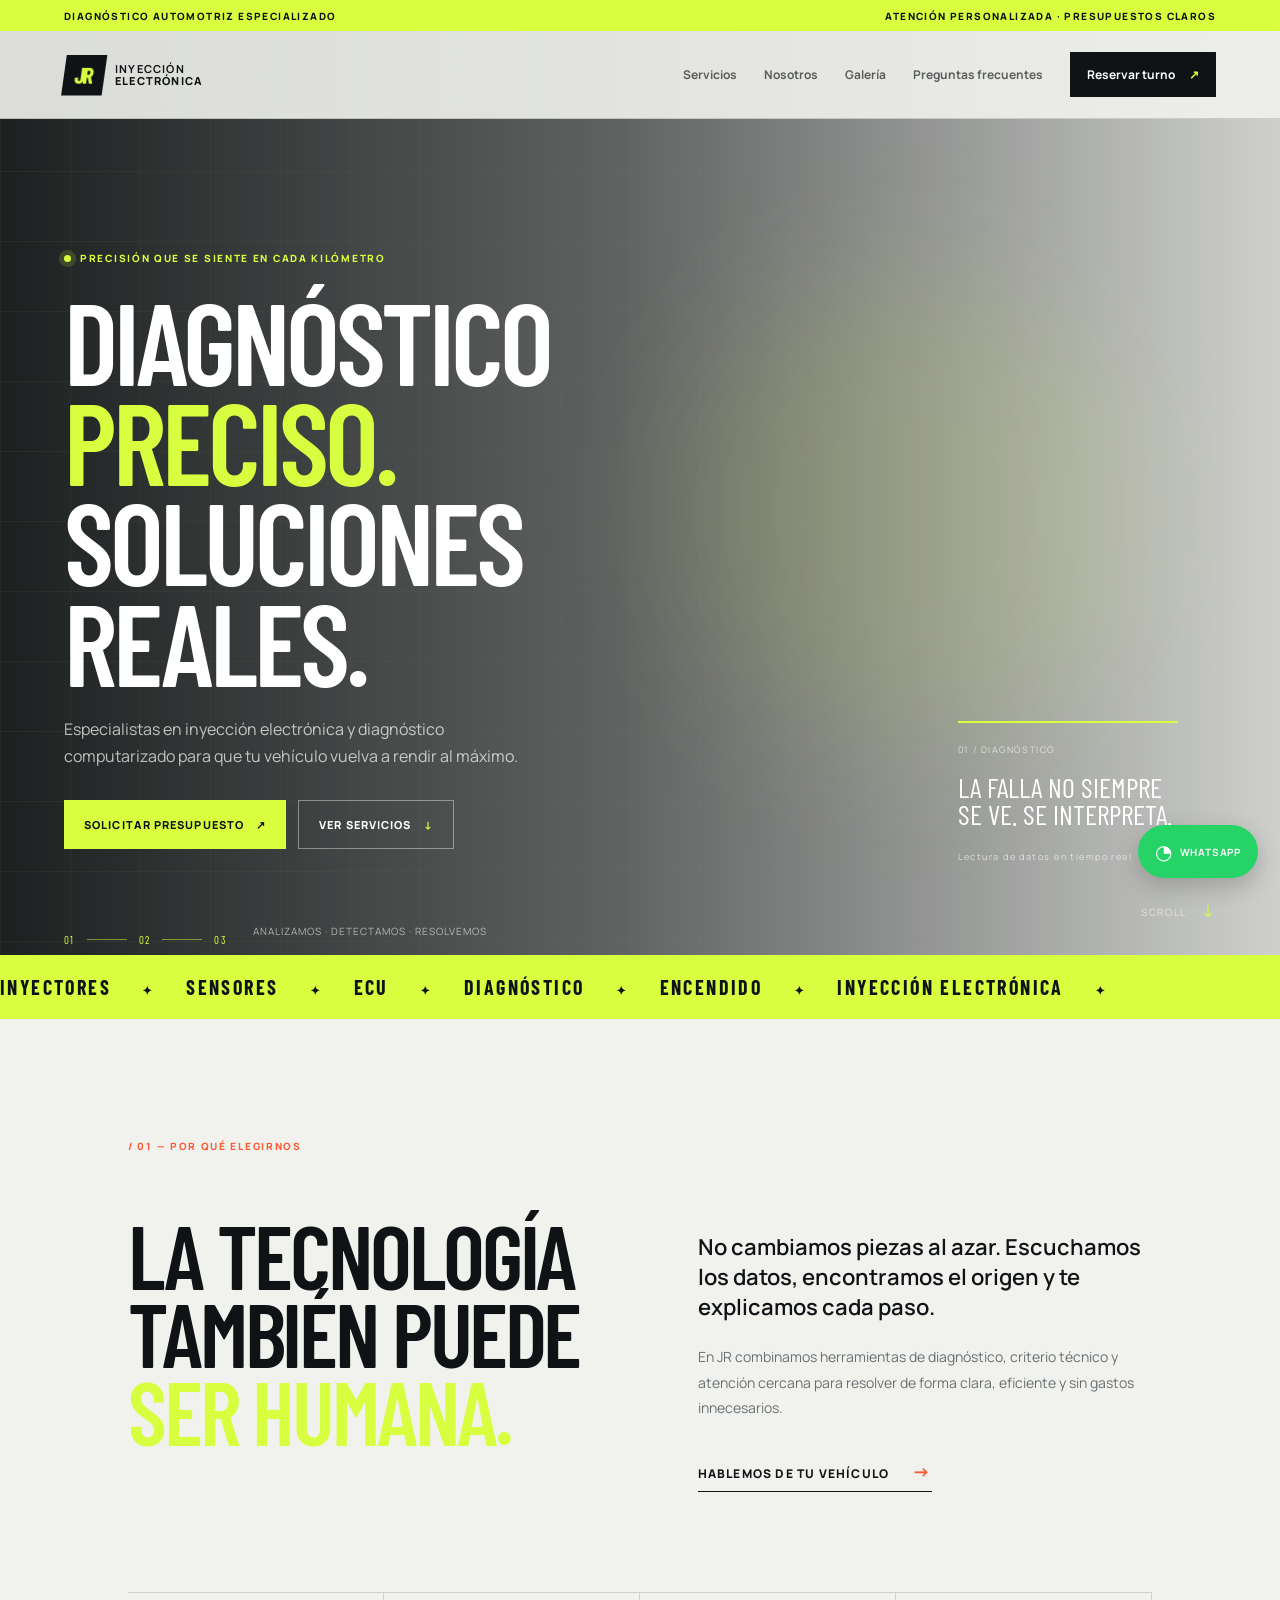
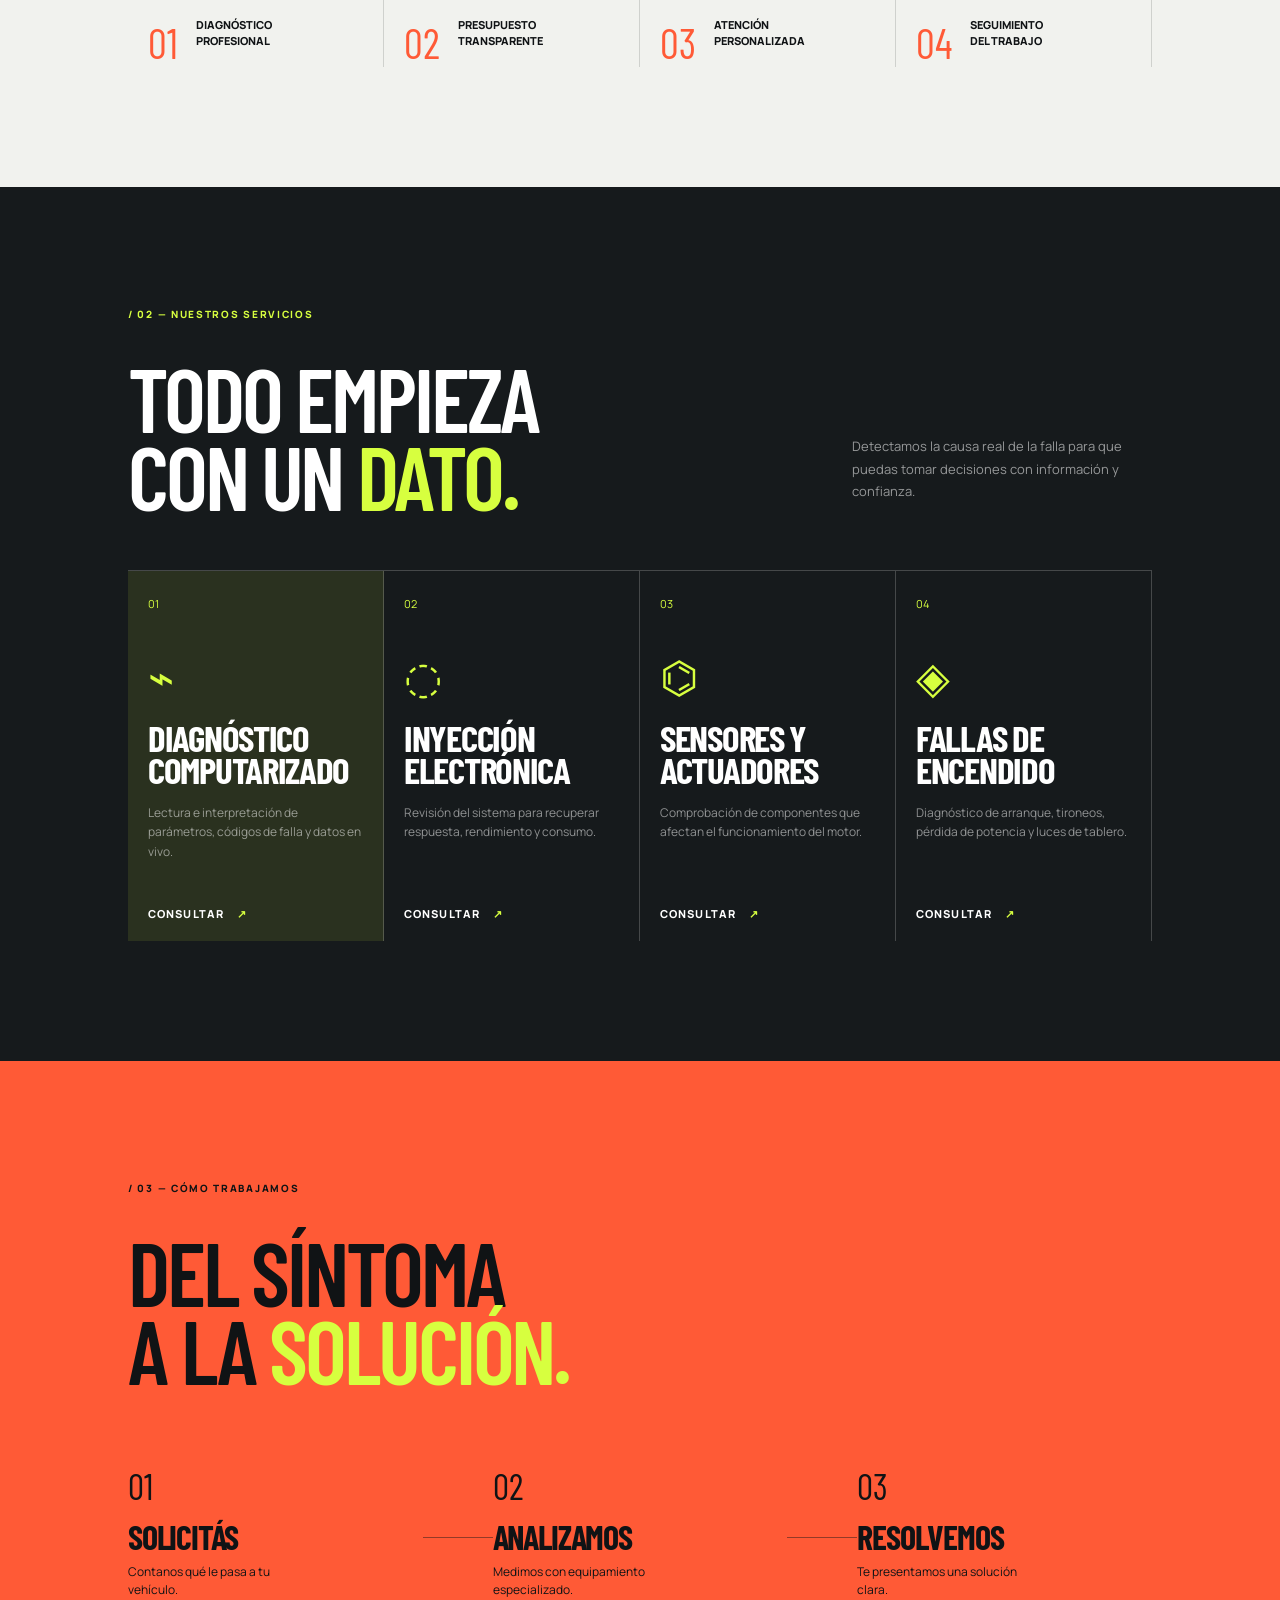
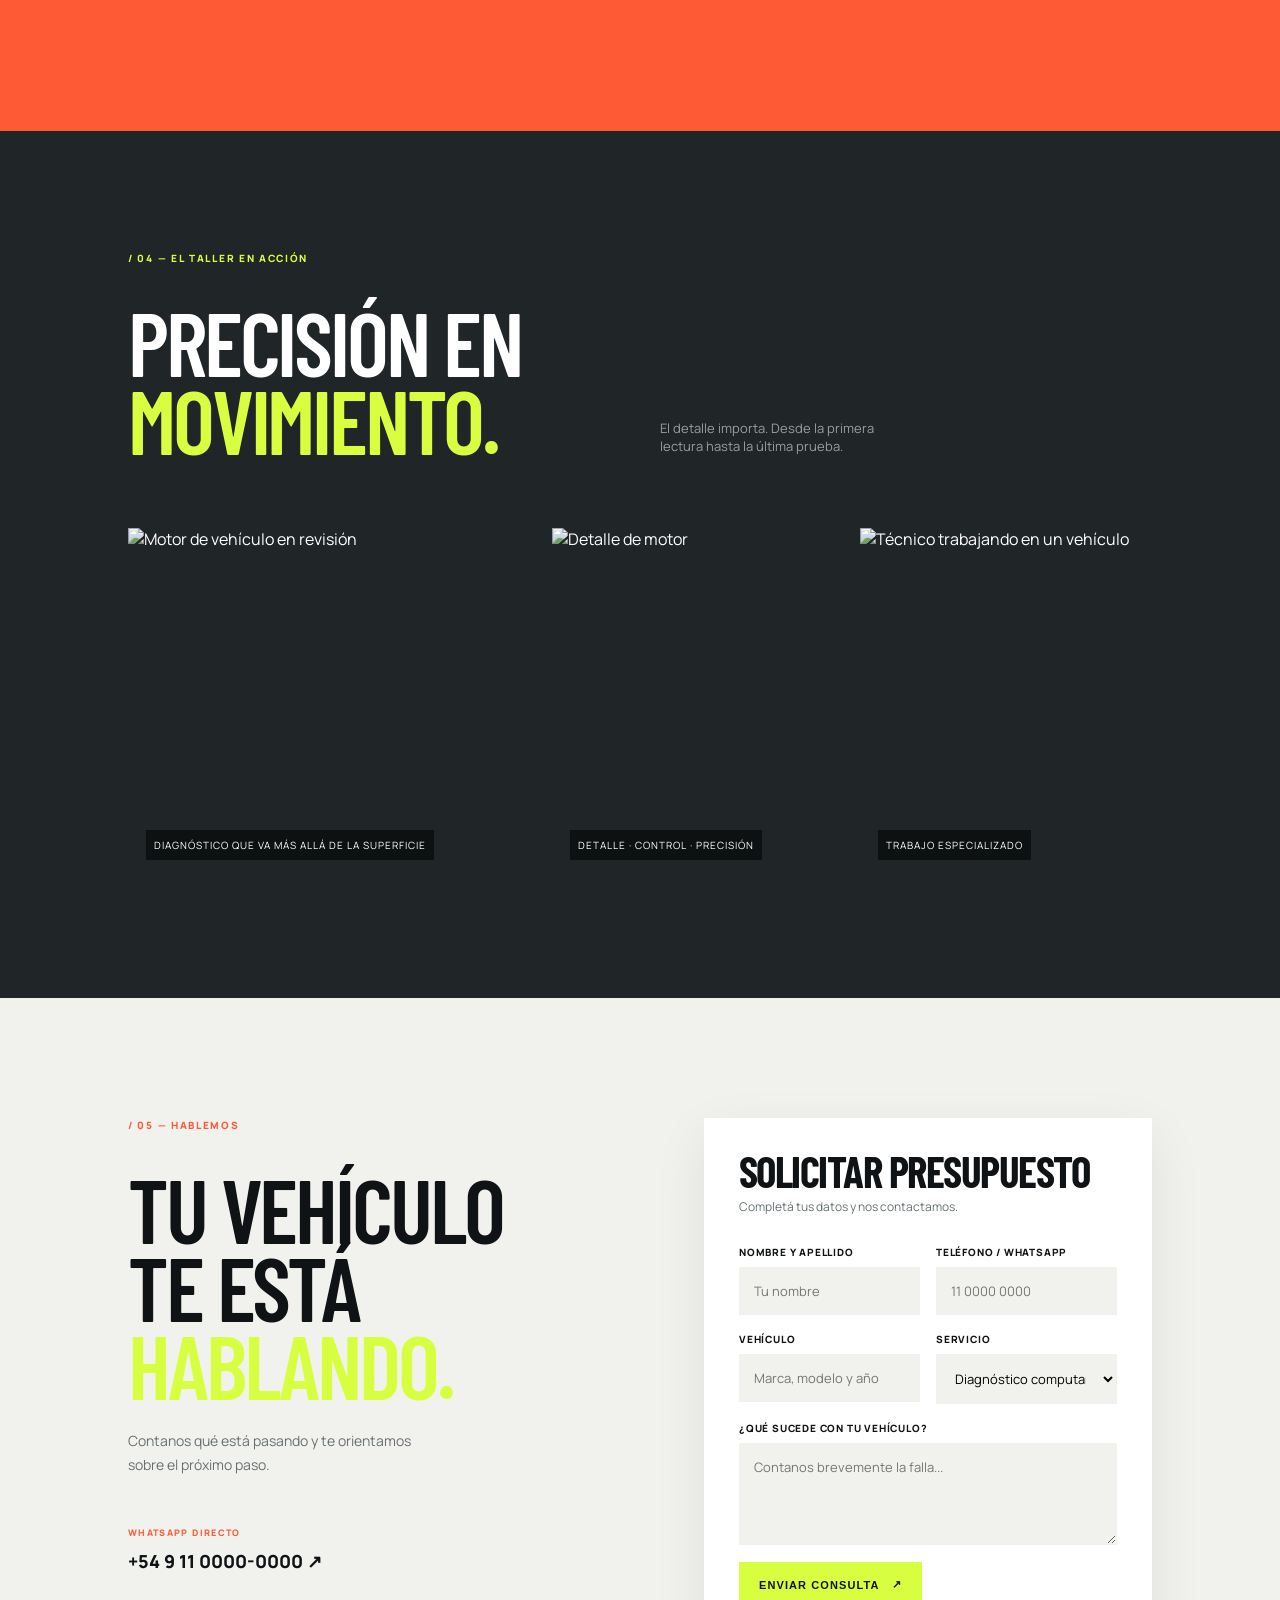
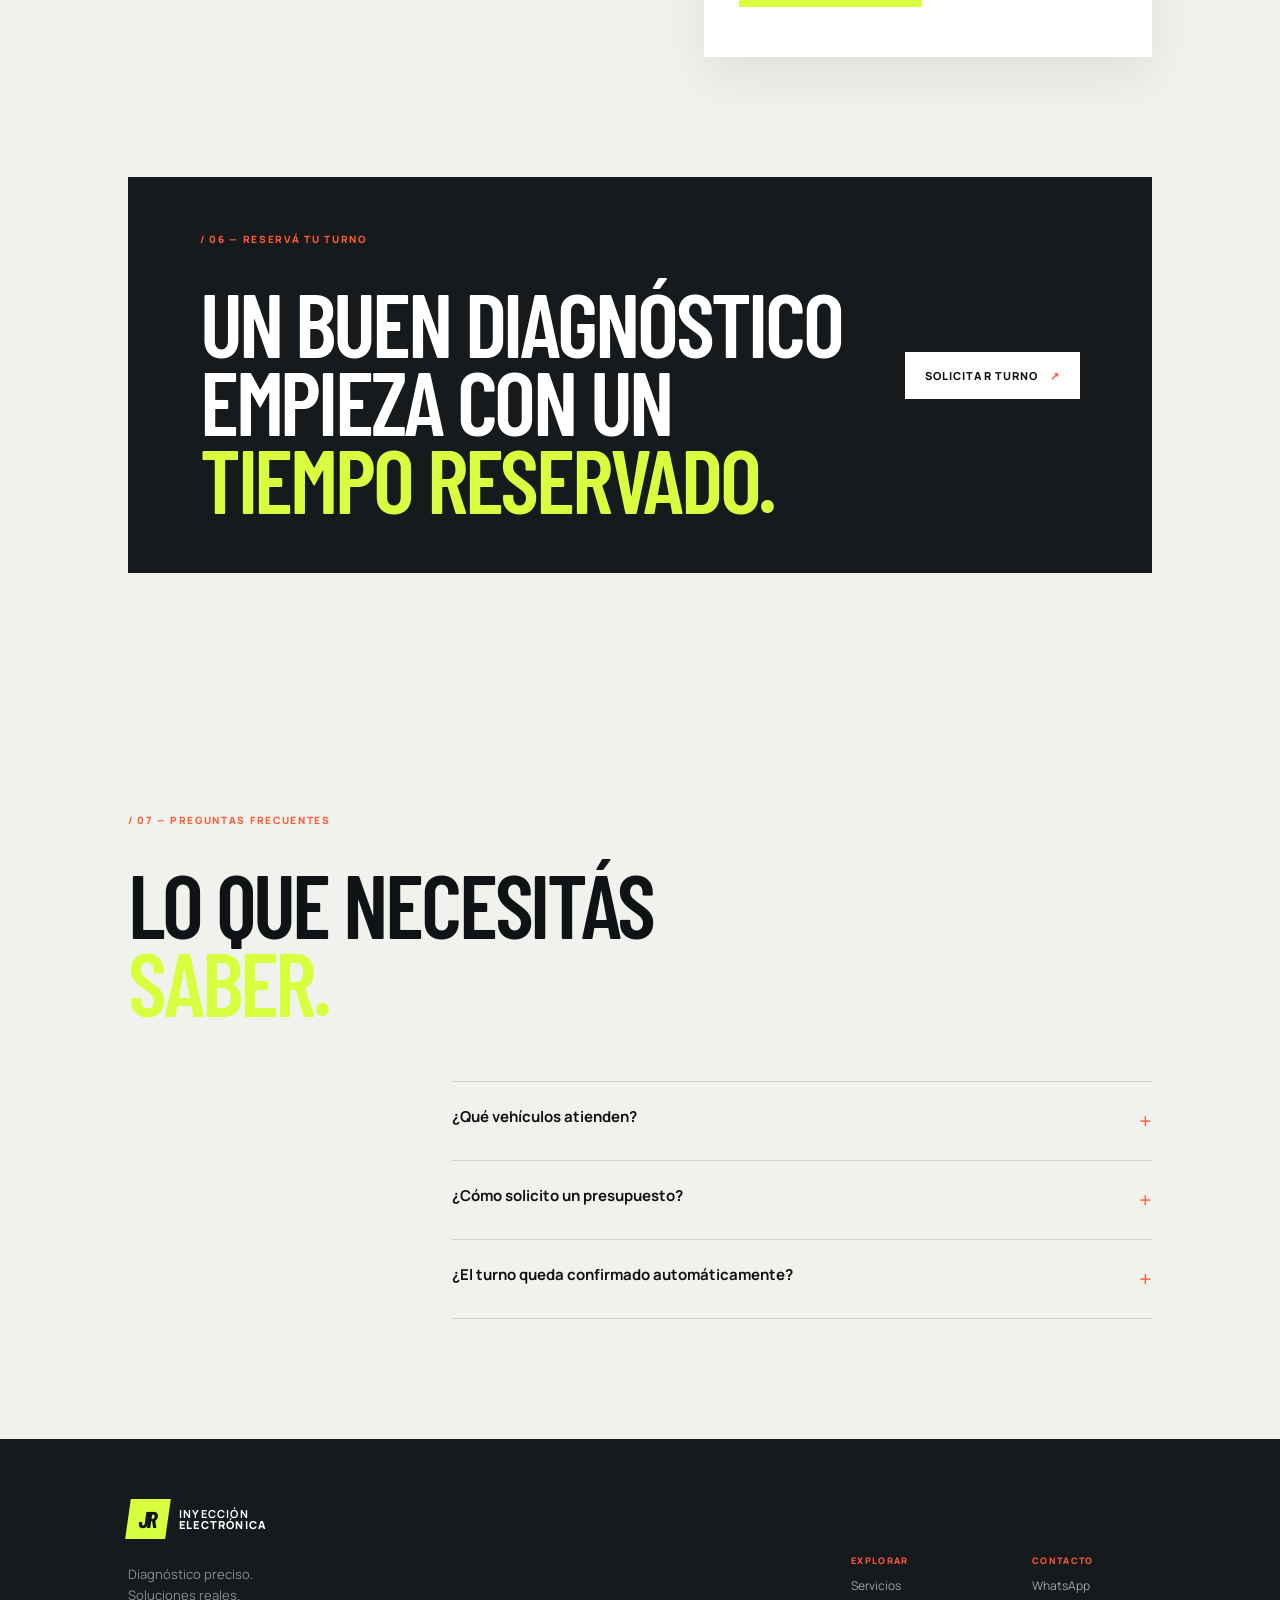
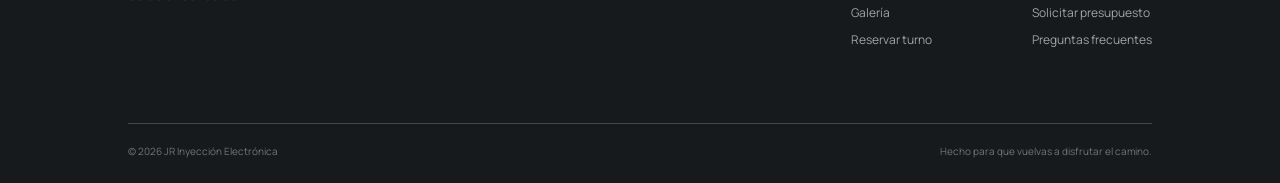
==== index.html @ 3b968413 "JR 1" ====
<!doctype html>
<html lang="es">
<head>
  <meta charset="utf-8">
  <meta name="viewport" content="width=device-width, initial-scale=1">
  <meta name="description" content="JR Inyección Electrónica: diagnóstico computarizado, inyección electrónica y soluciones precisas para tu vehículo.">
  <title>JR Inyección Electrónica | Diagnóstico preciso</title>
  <link rel="preconnect" href="https://fonts.googleapis.com">
  <link rel="preconnect" href="https://fonts.gstatic.com" crossorigin>
  <link href="https://fonts.googleapis.com/css2?family=Barlow+Condensed:wght@500;600;700&family=Manrope:wght@400;500;600;700;800&display=swap" rel="stylesheet">
  <link rel="stylesheet" href="styles.css">
</head>
<body>
  <div class="topline"><span>DIAGNÓSTICO AUTOMOTRIZ ESPECIALIZADO</span><span>ATENCIÓN PERSONALIZADA · PRESUPUESTOS CLAROS</span></div>
  <header class="site-header" id="inicio">
    <a class="brand" href="#inicio" aria-label="JR Inyección Electrónica, inicio"><span class="brand-mark">JR</span><span>INYECCIÓN<br><b>ELECTRÓNICA</b></span></a>
    <button class="menu-toggle" aria-label="Abrir menú">☰</button>
    <nav class="nav-links" aria-label="Navegación principal">
      <a href="#servicios">Servicios</a><a href="#nosotros">Nosotros</a><a href="#galeria">Galería</a><a href="#faq">Preguntas frecuentes</a>
      <a class="nav-cta" href="#turno">Reservar turno <span>↗</span></a>
    </nav>
  </header>

  <main>
    <section class="hero">
      <div class="hero-grid"></div><div class="hero-glow"></div>
      <div class="hero-content reveal">
        <div class="eyebrow"><span class="pulse-dot"></span> Precisión que se siente en cada kilómetro</div>
        <h1>Diagnóstico<br><em>preciso.</em><br>Soluciones reales.</h1>
        <p>Especialistas en inyección electrónica y diagnóstico computarizado para que tu vehículo vuelva a rendir al máximo.</p>
        <div class="hero-actions"><a class="button button-primary" href="#presupuesto">Solicitar presupuesto <span>↗</span></a><a class="button button-ghost" href="#servicios">Ver servicios <span>↓</span></a></div>
        <div class="hero-proof"><span>01</span><i></i><span>02</span><i></i><span>03</span><label>Analizamos · Detectamos · Resolvemos</label></div>
      </div>
      <div class="hero-side reveal"><div class="side-card"><span>01 / DIAGNÓSTICO</span><b>La falla no siempre<br>se ve. Se interpreta.</b><small>Lectura de datos en tiempo real</small></div></div>
      <div class="scroll-hint">SCROLL <span>↓</span></div>
    </section>

    <section class="marquee" aria-label="Especialidades"><div>INYECTORES <b>✦</b> SENSORES <b>✦</b> ECU <b>✦</b> DIAGNÓSTICO <b>✦</b> ENCENDIDO <b>✦</b> INYECCIÓN ELECTRÓNICA <b>✦</b></div></section>

    <section class="section value-section" id="nosotros">
      <div class="section-label">/ 01 — POR QUÉ ELEGIRNOS</div>
      <div class="value-layout"><div class="reveal"><h2>La tecnología<br>también puede<br><em>ser humana.</em></h2></div><div class="value-copy reveal"><p class="lead">No cambiamos piezas al azar. Escuchamos los datos, encontramos el origen y te explicamos cada paso.</p><p>En JR combinamos herramientas de diagnóstico, criterio técnico y atención cercana para resolver de forma clara, eficiente y sin gastos innecesarios.</p><a class="text-link" href="#presupuesto">Hablemos de tu vehículo <span>→</span></a></div></div>
      <div class="stats"><div><strong>01</strong><span>Diagnóstico<br>profesional</span></div><div><strong>02</strong><span>Presupuesto<br>transparente</span></div><div><strong>03</strong><span>Atención<br>personalizada</span></div><div><strong>04</strong><span>Seguimiento<br>del trabajo</span></div></div>
    </section>

    <section class="section dark-section" id="servicios"><div class="section-label">/ 02 — NUESTROS SERVICIOS</div><div class="section-heading"><h2>Todo empieza<br>con un <em>dato.</em></h2><p>Detectamos la causa real de la falla para que puedas tomar decisiones con información y confianza.</p></div><div class="services-grid"><article class="service-card featured"><span>01</span><div class="service-icon">⌁</div><h3>Diagnóstico<br>computarizado</h3><p>Lectura e interpretación de parámetros, códigos de falla y datos en vivo.</p><a href="#presupuesto">Consultar <span>↗</span></a></article><article class="service-card"><span>02</span><div class="service-icon">◌</div><h3>Inyección<br>electrónica</h3><p>Revisión del sistema para recuperar respuesta, rendimiento y consumo.</p><a href="#presupuesto">Consultar <span>↗</span></a></article><article class="service-card"><span>03</span><div class="service-icon">⌬</div><h3>Sensores y<br>actuadores</h3><p>Comprobación de componentes que afectan el funcionamiento del motor.</p><a href="#presupuesto">Consultar <span>↗</span></a></article><article class="service-card"><span>04</span><div class="service-icon">◈</div><h3>Fallas de<br>encendido</h3><p>Diagnóstico de arranque, tironeos, pérdida de potencia y luces de tablero.</p><a href="#presupuesto">Consultar <span>↗</span></a></article></div></section>

    <section class="section process-section"><div class="section-label">/ 03 — CÓMO TRABAJAMOS</div><div class="process-heading"><h2>Del síntoma<br>a la <em>solución.</em></h2></div><div class="process"><div class="process-step"><b>01</b><h3>Solicitás</h3><p>Contanos qué le pasa a tu vehículo.</p></div><div class="process-line"></div><div class="process-step"><b>02</b><h3>Analizamos</h3><p>Medimos con equipamiento especializado.</p></div><div class="process-line"></div><div class="process-step"><b>03</b><h3>Resolvemos</h3><p>Te presentamos una solución clara.</p></div></div></section>

    <section class="gallery-section" id="galeria"><div class="section gallery-intro"><div class="section-label">/ 04 — EL TALLER EN ACCIÓN</div><h2>Precisión en<br><em>movimiento.</em></h2><p>El detalle importa. Desde la primera lectura hasta la última prueba.</p></div><div class="gallery-grid"><figure class="gallery-large"><img src="https://images.unsplash.com/photo-1486006920555-c77dcf18193c?auto=format&fit=crop&w=1200&q=85" alt="Motor de vehículo en revisión"><figcaption>Diagnóstico que va más allá de la superficie</figcaption></figure><figure><img src="https://images.unsplash.com/photo-1632823469850-1f77c1f8c6a4?auto=format&fit=crop&w=800&q=85" alt="Detalle de motor"><figcaption>Detalle · Control · Precisión</figcaption></figure><figure><img src="https://images.unsplash.com/photo-1625047509248-ec889cbff17f?auto=format&fit=crop&w=800&q=85" alt="Técnico trabajando en un vehículo"><figcaption>Trabajo especializado</figcaption></figure></div></section>

    <section class="section contact-section" id="presupuesto"><div class="contact-copy"><div class="section-label">/ 05 — HABLEMOS</div><h2>Tu vehículo<br>te está<br><em>hablando.</em></h2><p>Contanos qué está pasando y te orientamos sobre el próximo paso.</p><div class="contact-detail"><span>WHATSAPP DIRECTO</span><a href="https://wa.me/5491100000000" target="_blank">+54 9 11 0000-0000 ↗</a></div></div><form class="contact-form" id="quote-form"><h3>Solicitar presupuesto</h3><p>Completá tus datos y nos contactamos.</p><div class="form-row"><label>Nombre y apellido<input required name="nombre" placeholder="Tu nombre"></label><label>Teléfono / WhatsApp<input required name="telefono" placeholder="11 0000 0000"></label></div><div class="form-row"><label>Vehículo<input name="vehiculo" placeholder="Marca, modelo y año"></label><label>Servicio<select name="servicio"><option>Diagnóstico computarizado</option><option>Inyección electrónica</option><option>Sensores y actuadores</option><option>Falla de encendido</option><option>Otro</option></select></label></div><label>¿Qué sucede con tu vehículo?<textarea name="detalle" rows="4" placeholder="Contanos brevemente la falla..."></textarea></label><button class="button button-primary" type="submit">Enviar consulta <span>↗</span></button><div class="form-message" role="status"></div></form></section>

    <section class="section appointment-section" id="turno"><div class="appointment-box"><div><div class="section-label">/ 06 — RESERVÁ TU TURNO</div><h2>Un buen diagnóstico<br>empieza con un<br><em>tiempo reservado.</em></h2></div><a class="button button-light" href="#presupuesto">Solicitar turno <span>↗</span></a></div></section>
    <section class="section faq-section" id="faq"><div class="section-label">/ 07 — PREGUNTAS FRECUENTES</div><h2>Lo que necesitás<br><em>saber.</em></h2><div class="faq-list"><details><summary>¿Qué vehículos atienden? <span>+</span></summary><p>Trabajamos con vehículos nafteros y diésel. Escribinos con la marca, modelo y año para confirmar el servicio.</p></details><details><summary>¿Cómo solicito un presupuesto? <span>+</span></summary><p>Podés completar el formulario de esta página o contactarnos directamente por WhatsApp.</p></details><details><summary>¿El turno queda confirmado automáticamente? <span>+</span></summary><p>La solicitud queda sujeta a confirmación del taller. Te contactaremos para coordinar día y horario.</p></details></div></section>
  </main>

  <footer><div class="footer-brand"><a class="brand" href="#inicio"><span class="brand-mark">JR</span><span>INYECCIÓN<br><b>ELECTRÓNICA</b></span></a><p>Diagnóstico preciso.<br>Soluciones reales.</p></div><div class="footer-links"><div><span>EXPLORAR</span><a href="#servicios">Servicios</a><a href="#galeria">Galería</a><a href="#turno">Reservar turno</a></div><div><span>CONTACTO</span><a href="https://wa.me/5491100000000">WhatsApp</a><a href="#presupuesto">Solicitar presupuesto</a><a href="#faq">Preguntas frecuentes</a></div></div><div class="footer-bottom"><span>© 2026 JR Inyección Electrónica</span><span>Hecho para que vuelvas a disfrutar el camino.</span></div></footer>
  <a class="whatsapp" href="https://wa.me/5491100000000?text=Hola%2C%20quiero%20consultar%20por%20un%20diagn%C3%B3stico%20para%20mi%20veh%C3%ADculo." target="_blank" aria-label="Contactar por WhatsApp">◔<span>WhatsApp</span></a>
  <script src="script.js"></script>
</body>
</html>
---- styles.css ----
:root{--ink:#101315;--muted:#687073;--paper:#f1f2ee;--acid:#d7ff3f;--orange:#ff5a36;--line:rgba(16,19,21,.15);--dark:#161a1c}*{box-sizing:border-box}html{scroll-behavior:smooth}body{margin:0;background:var(--paper);color:var(--ink);font-family:Manrope,Arial,sans-serif}a{color:inherit;text-decoration:none}.topline{height:31px;background:var(--acid);display:flex;align-items:center;justify-content:space-between;padding:0 5vw;font-size:10px;font-weight:800;letter-spacing:.14em}.site-header{height:88px;padding:0 5vw;display:flex;align-items:center;justify-content:space-between;background:rgba(241,242,238,.9);backdrop-filter:blur(16px);position:absolute;top:31px;left:0;right:0;z-index:5;border-bottom:1px solid var(--line)}.brand{display:flex;align-items:center;gap:11px;font-size:11px;line-height:1.05;font-weight:700;letter-spacing:.11em}.brand b{font-weight:800}.brand-mark{display:grid;place-items:center;background:var(--ink);color:var(--acid);width:40px;height:40px;font-family:'Barlow Condensed';font-size:23px;letter-spacing:-.08em;transform:skew(-8deg)}.nav-links{display:flex;align-items:center;gap:27px;font-size:12px;font-weight:700}.nav-links>a:not(.nav-cta){opacity:.65}.nav-links>a:hover{opacity:1}.nav-cta{background:var(--ink);color:white;padding:14px 17px}.nav-cta span,.button span{color:var(--acid);margin-left:12px}.menu-toggle{display:none;border:0;background:none;font-size:25px}.hero{min-height:790px;background:linear-gradient(90deg,rgba(10,14,15,.92) 0%,rgba(10,14,15,.63) 48%,rgba(10,14,15,.15) 100%),url('https://images.unsplash.com/photo-1492144534655-ae79c964c9d7?auto=format&fit=crop&w=2200&q=90') center/cover;position:relative;color:#fff;overflow:hidden}.hero-grid{position:absolute;inset:0;background-image:linear-gradient(rgba(215,255,63,.05) 1px,transparent 1px),linear-gradient(90deg,rgba(215,255,63,.05) 1px,transparent 1px);background-size:70px 70px;mask-image:linear-gradient(90deg,#000,transparent 75%)}.hero-glow{position:absolute;width:480px;height:480px;border-radius:50%;right:10%;top:26%;background:rgba(215,255,63,.1);filter:blur(70px)}.hero-content{padding:220px 5vw 0;max-width:650px;position:relative;z-index:1}.eyebrow,.section-label{font-size:10px;font-weight:800;letter-spacing:.17em;text-transform:uppercase}.eyebrow{color:var(--acid);display:flex;align-items:center;gap:9px}.pulse-dot{width:7px;height:7px;background:var(--acid);border-radius:50%;box-shadow:0 0 0 5px rgba(215,255,63,.15)}h1,h2,h3{font-family:'Barlow Condensed',sans-serif;text-transform:uppercase;line-height:.87;letter-spacing:-.035em;margin:25px 0}h1{font-size:clamp(65px,9vw,132px);font-weight:600}h1 em,h2 em{font-style:normal;color:var(--acid)}.hero-content p{font-size:16px;line-height:1.7;max-width:480px;color:rgba(255,255,255,.7)}.hero-actions{display:flex;gap:12px;margin-top:30px}.button{display:inline-flex;align-items:center;border:0;padding:16px 20px;font-size:11px;font-weight:800;letter-spacing:.1em;text-transform:uppercase;cursor:pointer;transition:transform .25s,background .25s}.button:hover{transform:translateY(-3px)}.button-primary{background:var(--acid);color:var(--ink)}.button-primary span{color:var(--ink)}.button-ghost{border:1px solid rgba(255,255,255,.4);color:#fff}.hero-proof{display:flex;align-items:center;gap:12px;margin-top:75px;font:11px 'Barlow Condensed';letter-spacing:.12em;color:var(--acid)}.hero-proof i{display:block;width:40px;height:1px;background:rgba(215,255,63,.5)}.hero-proof label{color:#fff;margin-left:15px;font:10px Manrope;letter-spacing:.1em;text-transform:uppercase;opacity:.6}.hero-side{position:absolute;right:8vw;bottom:90px;width:220px}.side-card{border-top:2px solid var(--acid);padding-top:13px}.side-card span,.side-card small{font-size:9px;letter-spacing:.16em;opacity:.65}.side-card b{font:28px 'Barlow Condensed';display:block;text-transform:uppercase;line-height:.95;margin:16px 0}.scroll-hint{position:absolute;bottom:34px;right:5vw;font-size:10px;letter-spacing:.16em;color:rgba(255,255,255,.6)}.scroll-hint span{color:var(--acid);font-size:17px;margin-left:12px}.marquee{height:64px;background:var(--acid);overflow:hidden;display:flex;align-items:center;white-space:nowrap;font:700 20px 'Barlow Condensed';letter-spacing:.12em}.marquee div{animation:marquee 24s linear infinite}.marquee b{margin:0 25px;font-family:Manrope;font-size:12px}@keyframes marquee{to{transform:translateX(-30%)}}.section{padding:120px 10vw}.section-label{color:var(--orange);margin-bottom:38px}.value-layout{display:grid;grid-template-columns:1fr 1fr;gap:9vw}.value-layout h2,.section-heading h2,.process-heading h2,.gallery-intro h2,.contact-copy h2,.appointment-box h2,.faq-section h2{font-size:clamp(58px,7vw,100px);font-weight:600}.value-copy{padding-top:20px;max-width:460px}.lead{font-size:22px;line-height:1.35;font-weight:600}.value-copy p:not(.lead){color:var(--muted);font-size:14px;line-height:1.8}.text-link{display:inline-block;border-bottom:1px solid var(--ink);padding-bottom:8px;font-size:12px;font-weight:800;text-transform:uppercase;letter-spacing:.1em;margin-top:25px}.text-link span{margin-left:20px;color:var(--orange);font-size:18px}.stats{display:grid;grid-template-columns:repeat(4,1fr);border-top:1px solid var(--line);margin-top:100px}.stats div{padding:24px 20px 0;border-right:1px solid var(--line);display:flex;gap:18px}.stats strong{font:42px 'Barlow Condensed';color:var(--orange)}.stats span{font-size:11px;line-height:1.5;font-weight:800;text-transform:uppercase}.dark-section{background:var(--dark);color:#fff}.dark-section .section-label{color:var(--acid)}.section-heading{display:flex;justify-content:space-between;align-items:end;margin-bottom:55px}.section-heading h2{margin:0}.section-heading p{max-width:300px;color:rgba(255,255,255,.55);font-size:13px;line-height:1.7}.services-grid{display:grid;grid-template-columns:repeat(4,1fr);border-top:1px solid rgba(255,255,255,.2)}.service-card{padding:25px 20px 20px;border-right:1px solid rgba(255,255,255,.2);min-height:370px;display:flex;flex-direction:column;transition:background .3s}.service-card:hover,.service-card.featured{background:rgba(215,255,63,.1)}.service-card>span{font-size:11px;color:var(--acid)}.service-icon{font-size:44px;color:var(--acid);margin:35px 0 15px}.service-card h3{font-size:37px;margin:0}.service-card p{font-size:12px;color:rgba(255,255,255,.52);line-height:1.6;margin-top:18px}.service-card a{font-size:11px;text-transform:uppercase;letter-spacing:.1em;font-weight:800;margin-top:auto}.service-card a span{color:var(--acid);margin-left:10px}.process-section{background:var(--orange);color:var(--ink)}.process-section .section-label{color:var(--ink)}.process-heading h2{margin:0 0 75px}.process{display:flex;align-items:center}.process-step{flex:1}.process-step b{font:36px 'Barlow Condensed'}.process-step h3{font-size:34px;margin:15px 0 8px}.process-step p{font-size:12px;max-width:160px;line-height:1.5}.process-line{width:70px;height:1px;background:var(--ink);opacity:.45}.gallery-section{background:#202527;color:#fff}.gallery-intro{padding-bottom:60px}.gallery-intro h2{margin:0}.gallery-intro p{color:rgba(255,255,255,.55);font-size:13px;max-width:250px;margin-left:52%;margin-top:-40px}.gallery-section .section-label{color:var(--acid)}.gallery-grid{display:grid;grid-template-columns:1.4fr 1fr 1fr;gap:15px;padding:0 10vw 120px}.gallery-grid figure{margin:0;position:relative;overflow:hidden;min-height:350px}.gallery-grid img{width:100%;height:100%;object-fit:cover;display:block;filter:grayscale(35%);transition:transform .8s,filter .8s}.gallery-grid figure:hover img{transform:scale(1.06);filter:grayscale(0)}.gallery-grid figcaption{position:absolute;bottom:18px;left:18px;font-size:10px;letter-spacing:.1em;text-transform:uppercase;background:rgba(0,0,0,.55);padding:8px}.gallery-large{grid-row:span 1}.contact-section{display:grid;grid-template-columns:1fr 1fr;gap:10vw}.contact-copy h2{margin-top:0}.contact-copy p{color:var(--muted);max-width:300px;line-height:1.7;font-size:14px}.contact-detail{margin-top:50px}.contact-detail span,.footer-links span{font-size:9px;font-weight:800;letter-spacing:.15em;display:block;color:var(--orange);margin-bottom:10px}.contact-detail a{font-size:18px;font-weight:800}.contact-form{background:#fff;padding:35px;box-shadow:0 18px 50px rgba(0,0,0,.08)}.contact-form h3{font-size:43px;margin:0}.contact-form>p{font-size:12px;color:var(--muted);margin:8px 0 30px}.form-row{display:grid;grid-template-columns:1fr 1fr;gap:16px}label{font-size:10px;text-transform:uppercase;font-weight:800;letter-spacing:.08em;display:block;margin-bottom:17px}input,select,textarea{display:block;width:100%;background:var(--paper);border:1px solid transparent;padding:14px;margin-top:8px;font:13px Manrope;outline:none;resize:vertical}input:focus,select:focus,textarea:focus{border-color:var(--orange)}.form-message{font-size:12px;color:#34864b;margin-top:15px}.appointment-section{padding-top:0}.appointment-box{background:var(--dark);color:#fff;padding:55px 7%;display:flex;justify-content:space-between;align-items:center}.appointment-box h2{margin:0}.button-light{background:#fff;color:var(--ink)}.button-light span{color:var(--orange)}.faq-section h2{margin:0 0 60px}.faq-list{max-width:700px;margin-left:auto}.faq-list details{border-top:1px solid var(--line);padding:24px 0}.faq-list details:last-child{border-bottom:1px solid var(--line)}summary{list-style:none;font-size:15px;font-weight:700;cursor:pointer;display:flex;justify-content:space-between}summary::-webkit-details-marker{display:none}summary span{font-size:22px;color:var(--orange);font-weight:400}.faq-list p{color:var(--muted);font-size:13px;line-height:1.7;max-width:570px}footer{background:var(--dark);color:#fff;padding:60px 10vw 25px}.footer-brand .brand-mark{background:var(--acid);color:var(--ink)}.footer-brand p{color:rgba(255,255,255,.5);font-size:13px;line-height:1.6;margin-top:25px}.footer-links{display:flex;gap:100px;justify-content:flex-end;margin-top:-65px}.footer-links a{display:block;color:rgba(255,255,255,.6);font-size:12px;margin:10px 0}.footer-links a:hover{color:var(--acid)}.footer-bottom{border-top:1px solid rgba(255,255,255,.2);margin-top:65px;padding-top:20px;display:flex;justify-content:space-between;color:rgba(255,255,255,.4);font-size:10px}.whatsapp{position:fixed;right:22px;bottom:22px;background:#25d366;color:#fff;z-index:10;border-radius:30px;padding:13px 17px;font-size:20px;box-shadow:0 8px 25px rgba(0,0,0,.2);display:flex;align-items:center;gap:8px}.whatsapp span{font:700 10px Manrope;letter-spacing:.08em;text-transform:uppercase}.reveal{opacity:0;transform:translateY(18px);transition:opacity .8s,transform .8s}.reveal.visible{opacity:1;transform:none}@media(max-width:800px){.topline{font-size:8px;padding:0 20px}.topline span:last-child{display:none}.site-header{top:31px;height:75px;padding:0 20px}.menu-toggle{display:block}.nav-links{display:none;position:absolute;top:75px;left:0;right:0;background:var(--paper);padding:25px 20px;flex-direction:column;align-items:flex-start}.nav-links.open{display:flex}.hero{min-height:720px}.hero-content{padding:180px 20px 0}.hero-side{display:none}.hero-proof{margin-top:50px;flex-wrap:wrap}.hero-proof label{width:100%;margin-left:0}.section{padding:80px 20px}.value-layout,.contact-section{grid-template-columns:1fr;gap:30px}.stats{grid-template-columns:1fr 1fr;margin-top:60px}.stats div{padding:18px 10px 0}.stats strong{font-size:30px}.stats span{font-size:9px}.section-heading{display:block}.section-heading p{margin-top:30px}.services-grid{grid-template-columns:1fr 1fr}.service-card{min-height:320px}.service-card h3{font-size:29px}.process{display:grid;grid-template-columns:1fr;gap:20px}.process-line{width:1px;height:30px;margin-left:17px}.gallery-intro p{margin:25px 0 0}.gallery-grid{grid-template-columns:1fr 1fr;padding:0 20px 80px}.gallery-grid figure{min-height:220px}.gallery-large{grid-column:span 2}.contact-form{padding:24px}.form-row{grid-template-columns:1fr}.appointment-box{display:block;padding:40px 25px}.appointment-box .button{margin-top:30px}.faq-list{margin-left:0}.footer-links{justify-content:flex-start;margin-top:50px;gap:45px}.footer-bottom{display:block;line-height:2}.footer-bottom span{display:block}.whatsapp{right:15px;bottom:15px}.whatsapp span{display:none}}
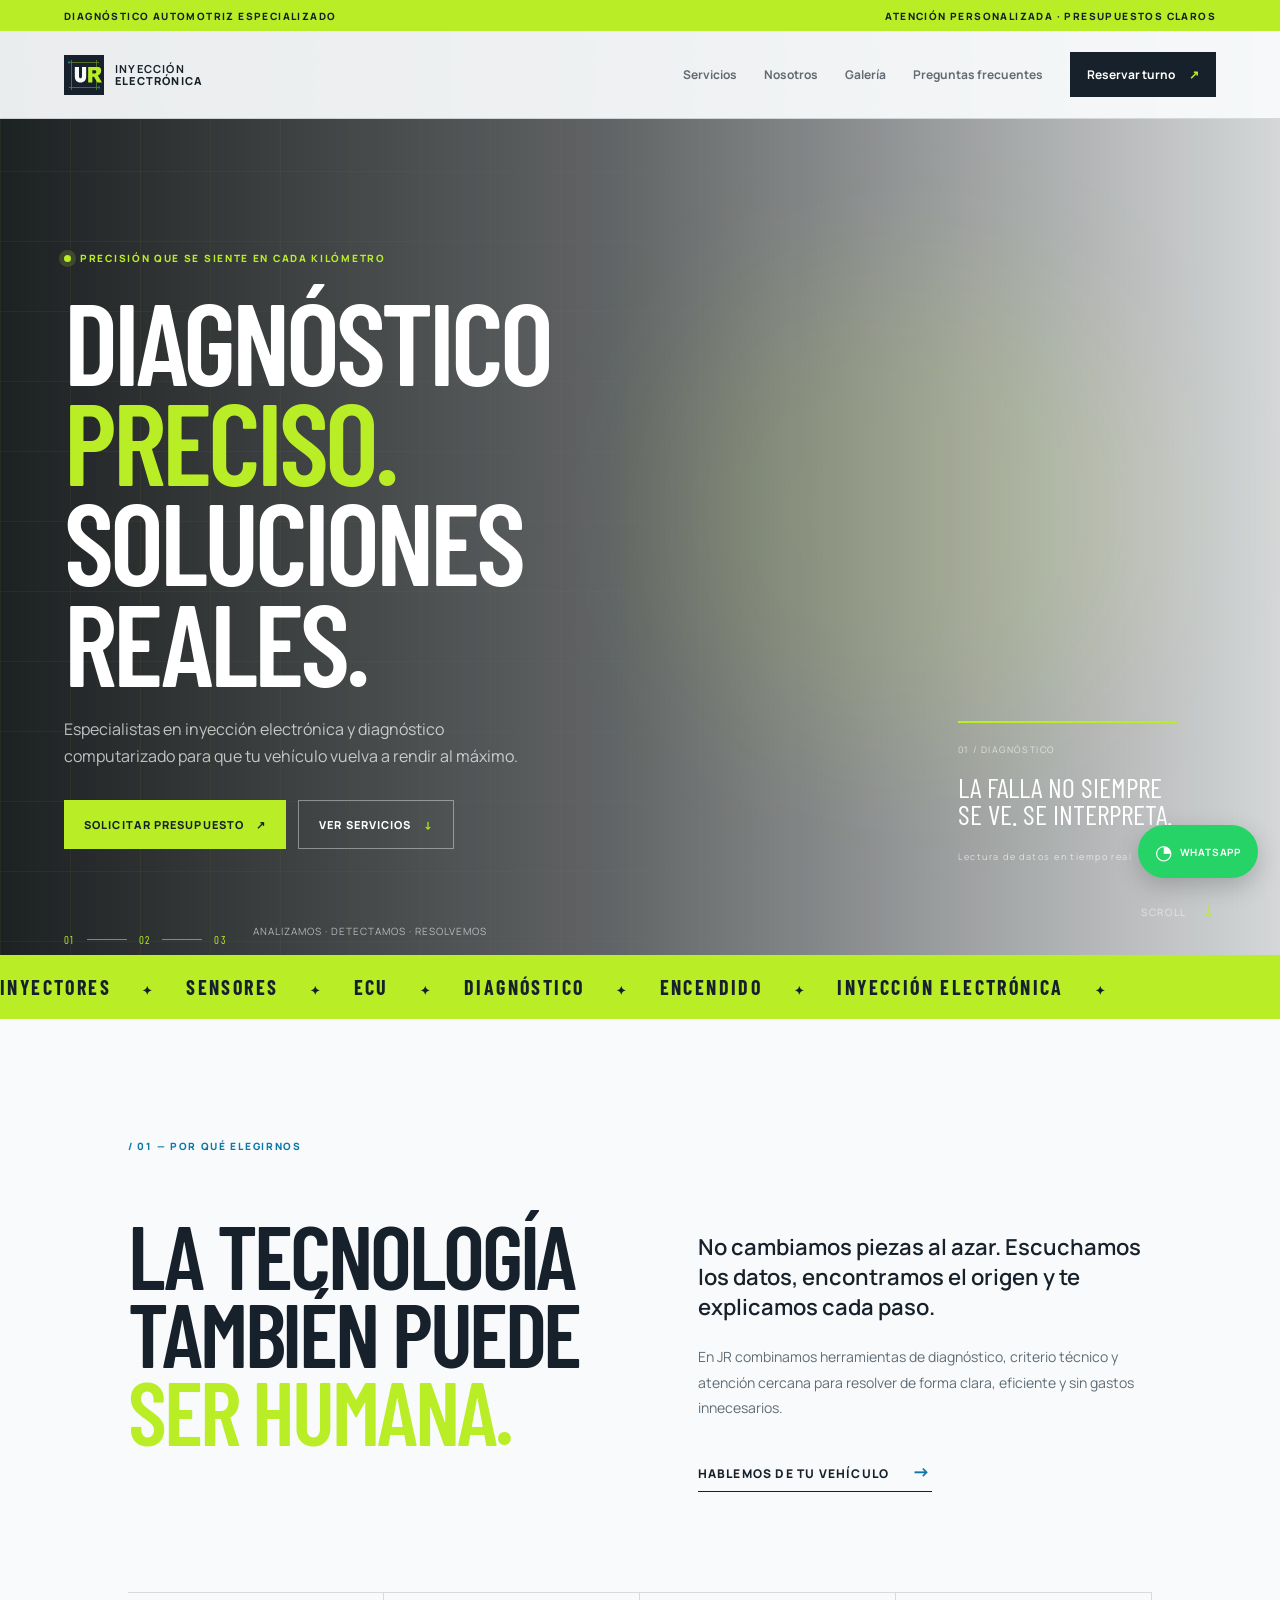
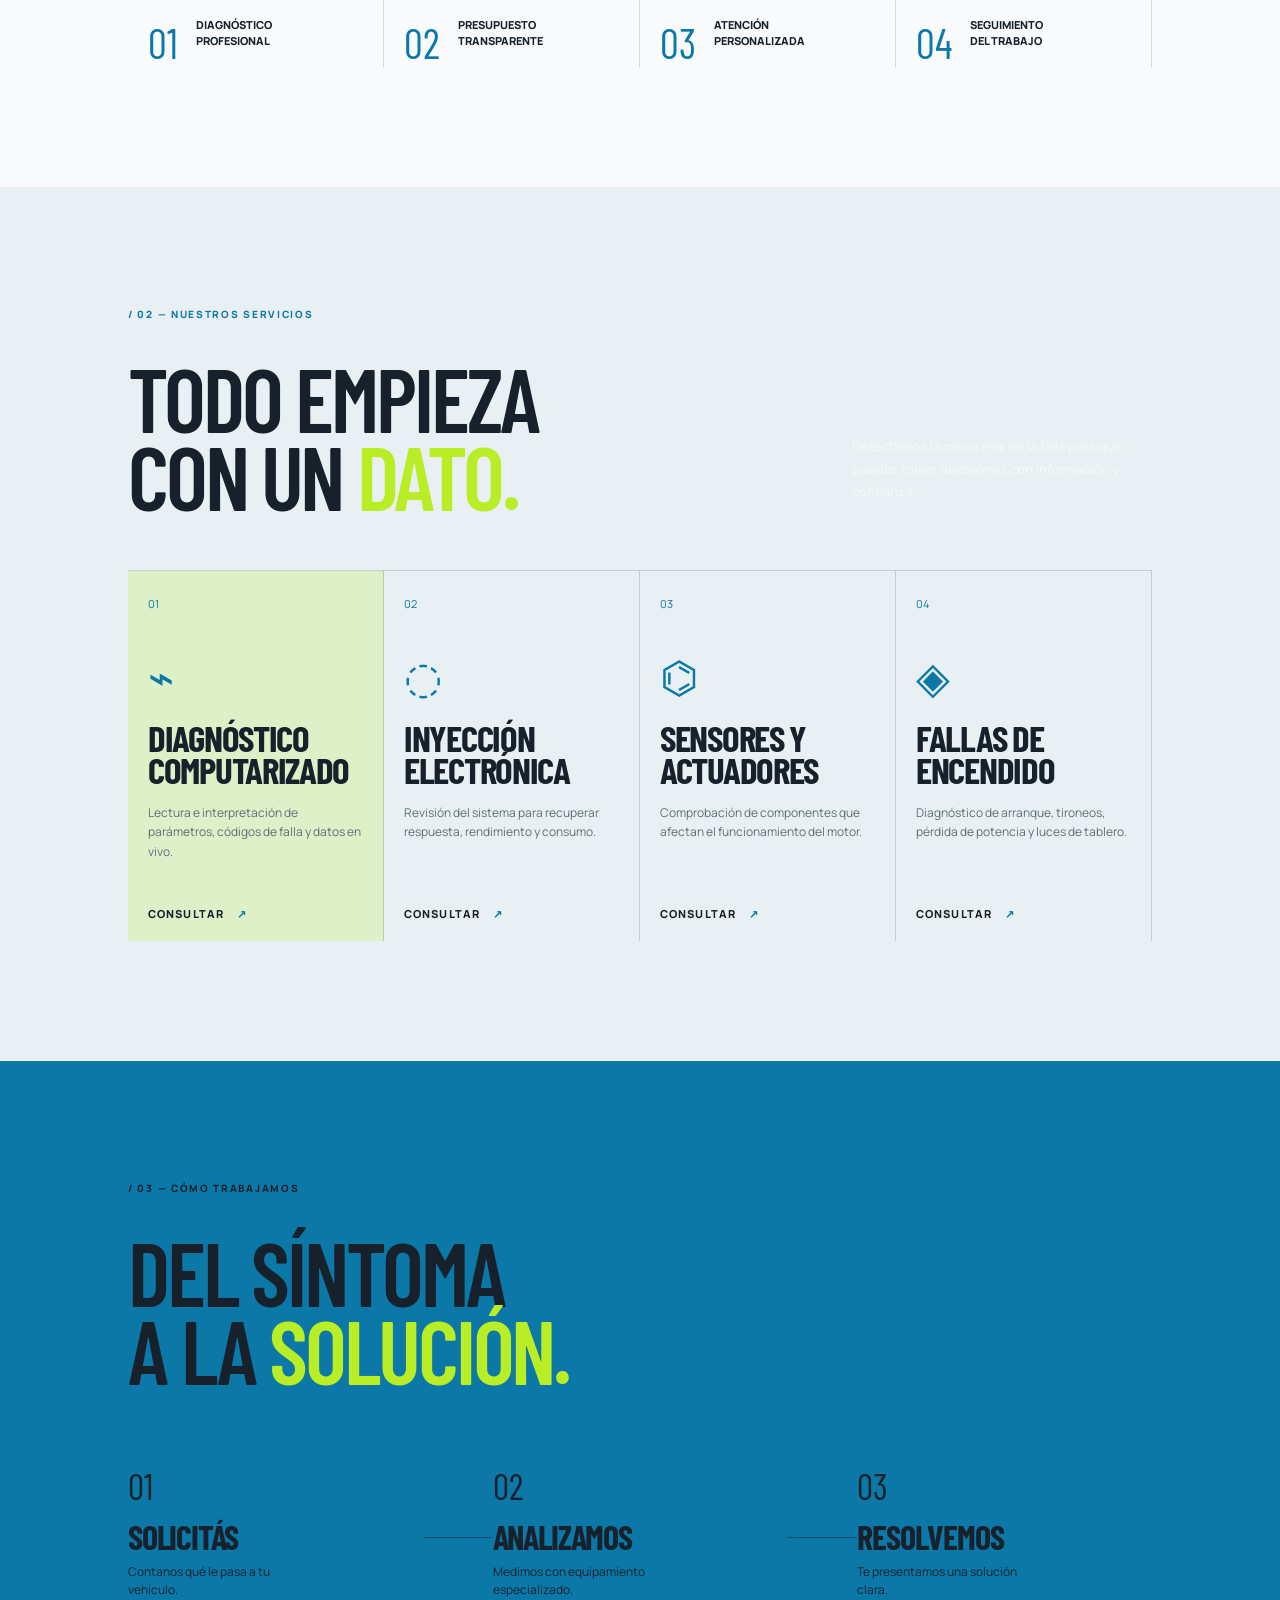
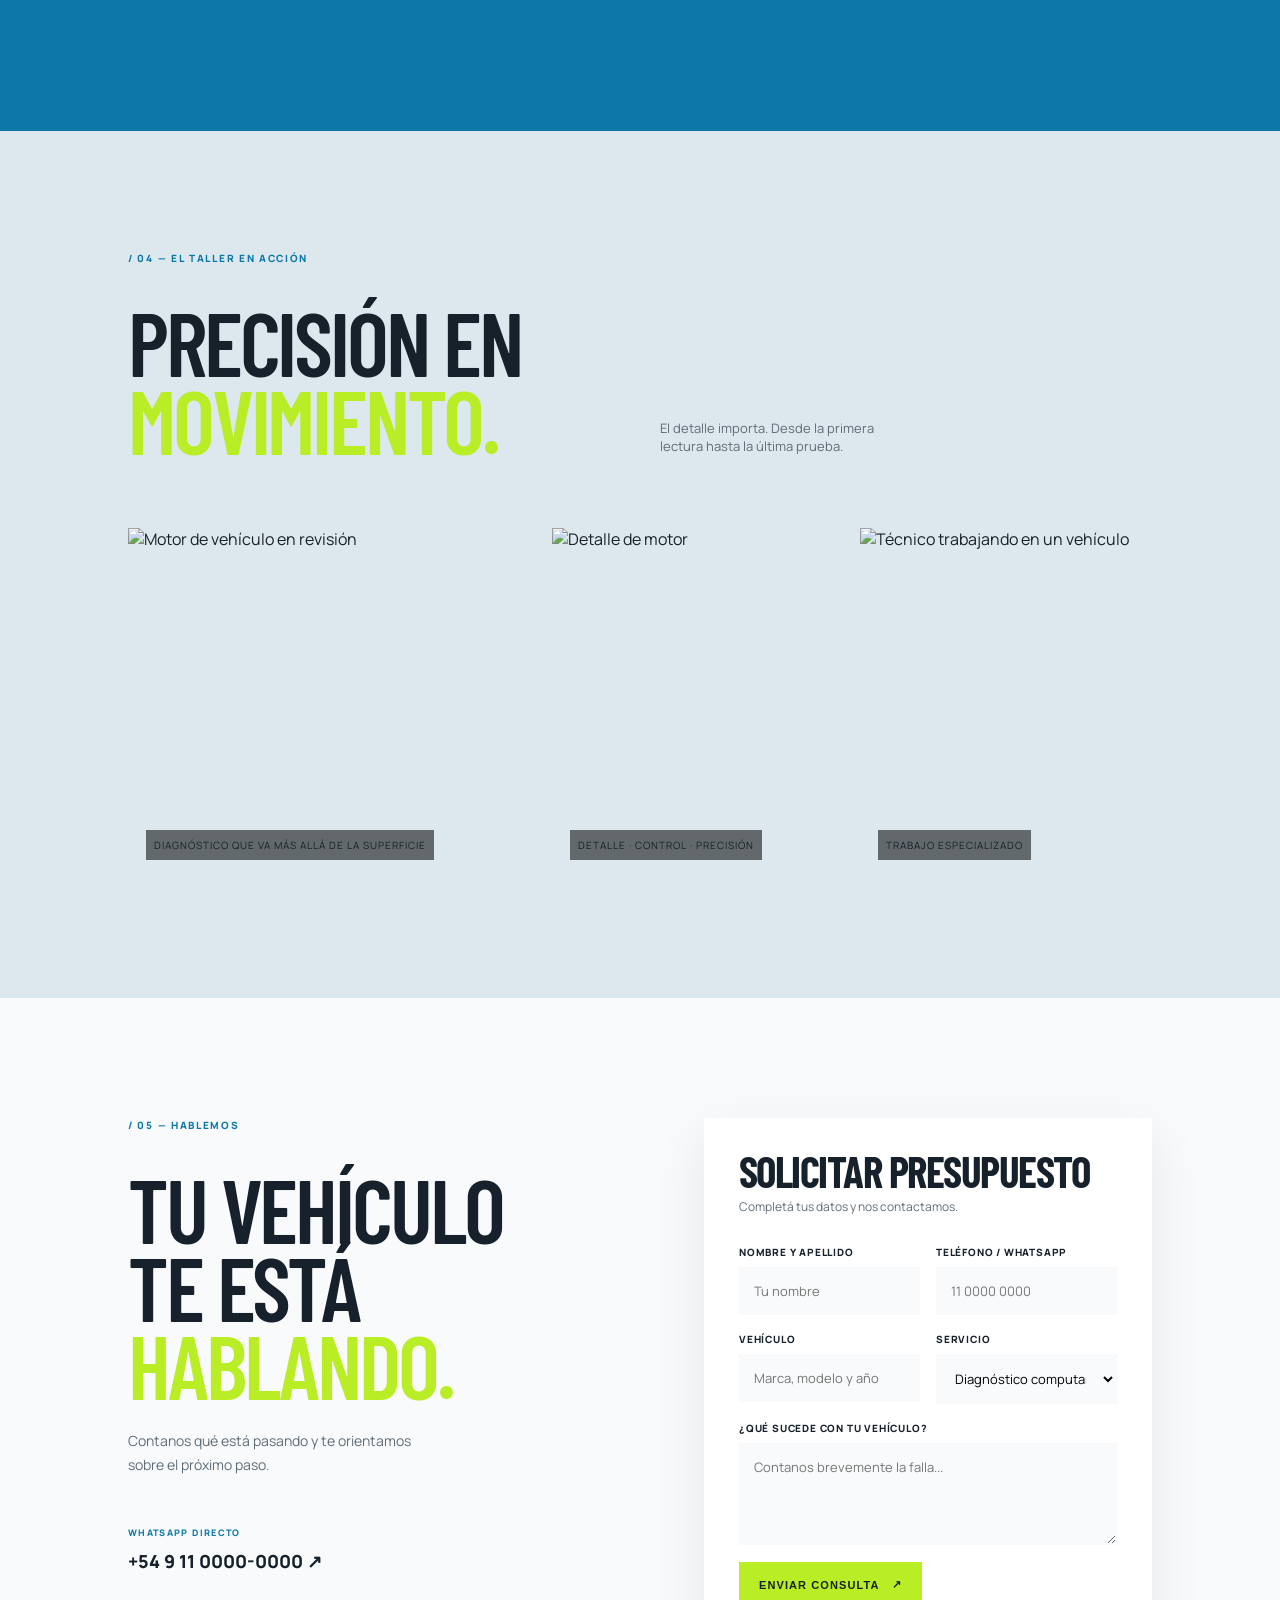
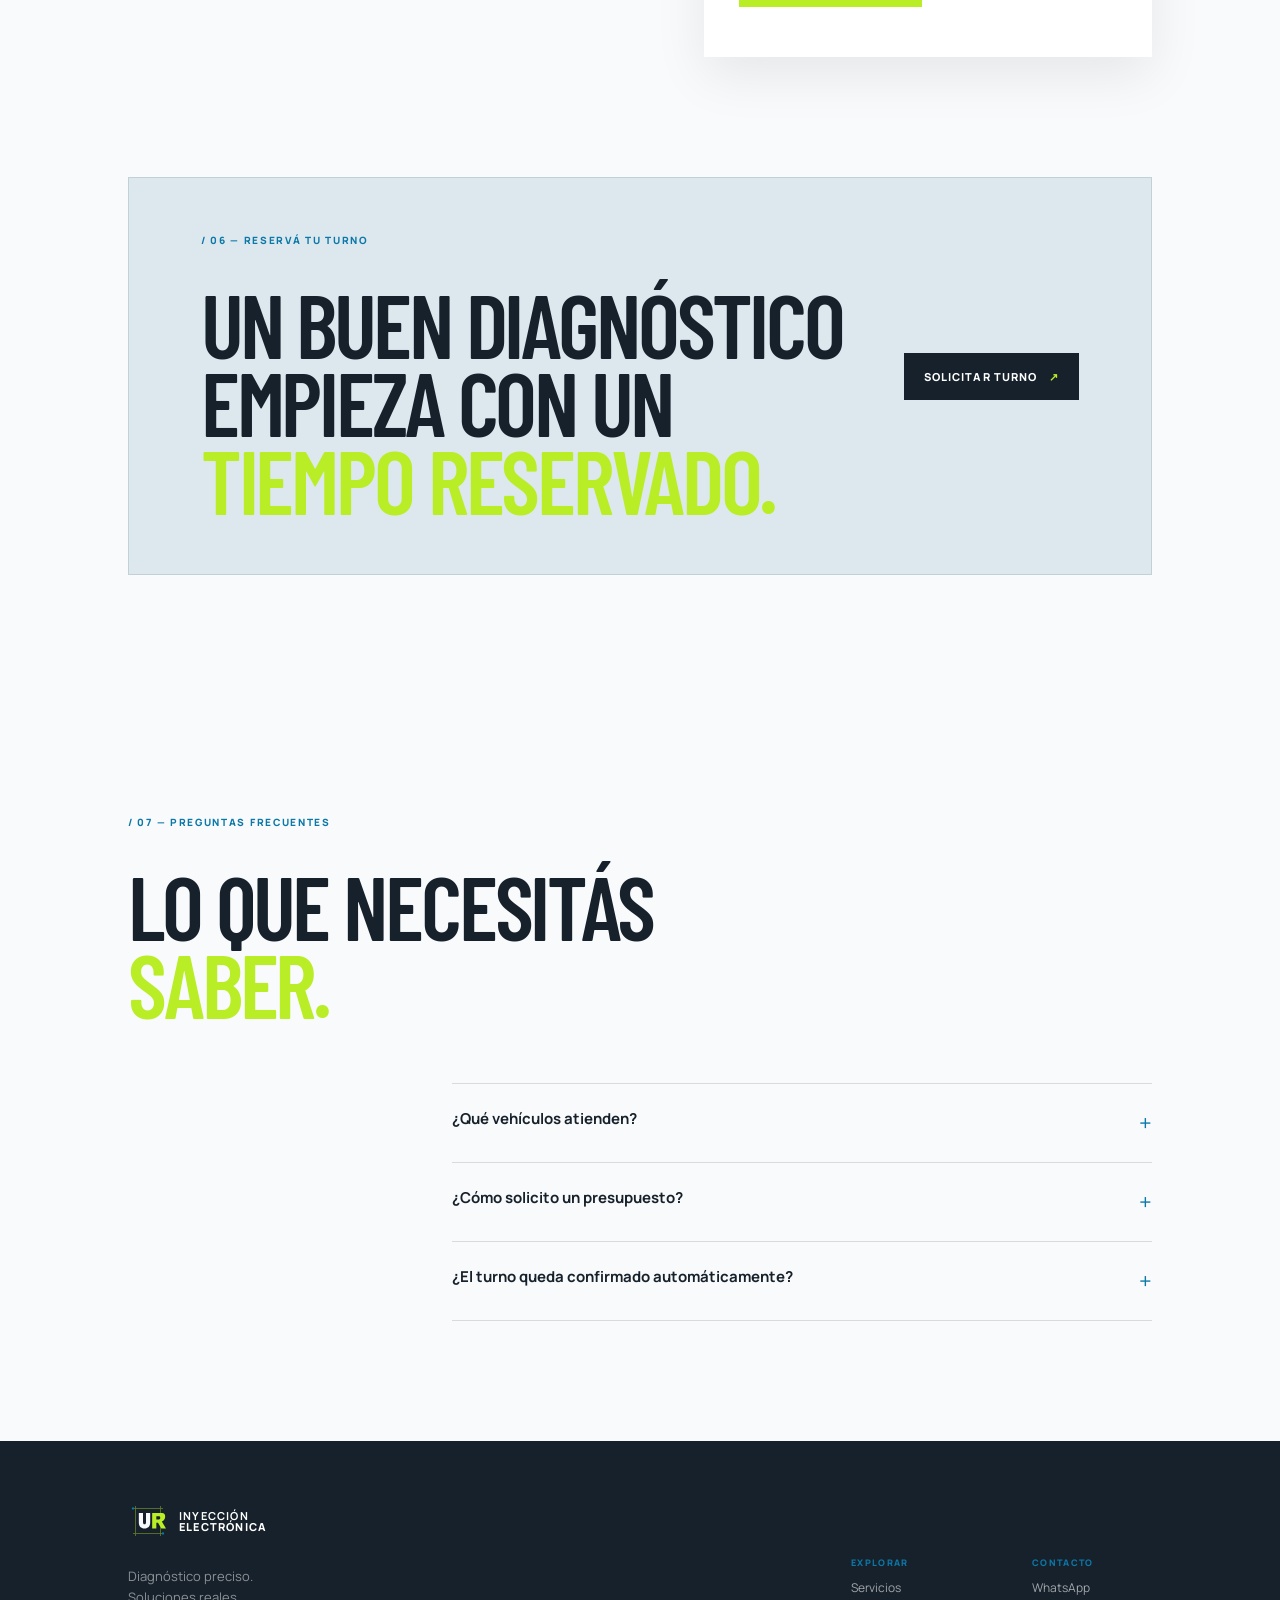
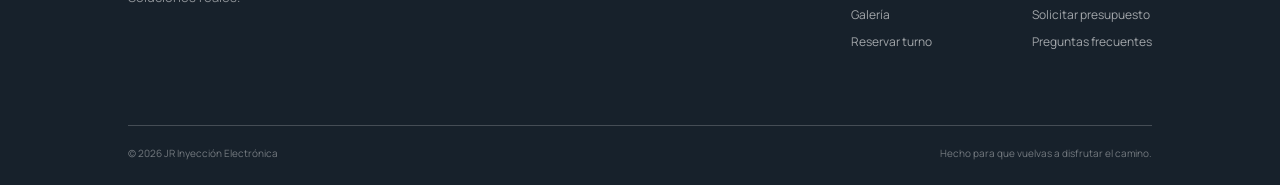
==== commit 219fcbce: "JR 2" ====
--- a/index.html
+++ b/index.html
@@ -8,7 +8,7 @@
   <link rel="preconnect" href="https://fonts.googleapis.com">
   <link rel="preconnect" href="https://fonts.gstatic.com" crossorigin>
   <link href="https://fonts.googleapis.com/css2?family=Barlow+Condensed:wght@500;600;700&family=Manrope:wght@400;500;600;700;800&display=swap" rel="stylesheet">
-  <link rel="stylesheet" href="styles.css">
+  <link rel="stylesheet" href="styles.css"><link rel="stylesheet" href="theme.css">
 </head>
 <body>
   <div class="topline"><span>DIAGNÓSTICO AUTOMOTRIZ ESPECIALIZADO</span><span>ATENCIÓN PERSONALIZADA · PRESUPUESTOS CLAROS</span></div>
--- a/theme.css
+++ b/theme.css
@@ -0,0 +1,7 @@
+:root{--ink:#17212b;--muted:#5f6d78;--paper:#f8fafb;--acid:#b9ed25;--orange:#0b78a8;--line:rgba(23,33,43,.14);--dark:#e8f0f4}
+.topline{background:#b9ed25;color:#17212b}.site-header{background:rgba(248,250,251,.94)}
+.dark-section{background:#e8f0f4;color:#17212b}.dark-section .section-label{color:#0b78a8}.services-grid{border-color:rgba(23,33,43,.16)}
+.service-card{border-color:rgba(23,33,43,.16)}.service-card:hover,.service-card.featured{background:rgba(185,237,37,.22)}.service-card>span,.service-icon{color:#0b78a8}.service-card p{color:#5f6d78}.service-card a{color:#17212b}.service-card a span{color:#0b78a8}
+.gallery-section{background:#dce8ed;color:#17212b}.gallery-section .section-label{color:#0b78a8}.gallery-intro p{color:#5f6d78}.gallery-grid img{filter:grayscale(20%)}
+.appointment-box{background:#dce8ed;color:#17212b;border:1px solid rgba(23,33,43,.12)}.button-light{background:#17212b;color:#fff}.button-light span{color:#b9ed25}footer{background:#17212b}
+.brand-mark{font-size:0!important;background:#17212b url('logo.svg') center/cover no-repeat!important;transform:none!important}.brand-logo{width:46px;height:46px;display:block}.footer-brand .brand-mark{background:#17212b url('logo.svg') center/cover no-repeat!important;color:#17212b}
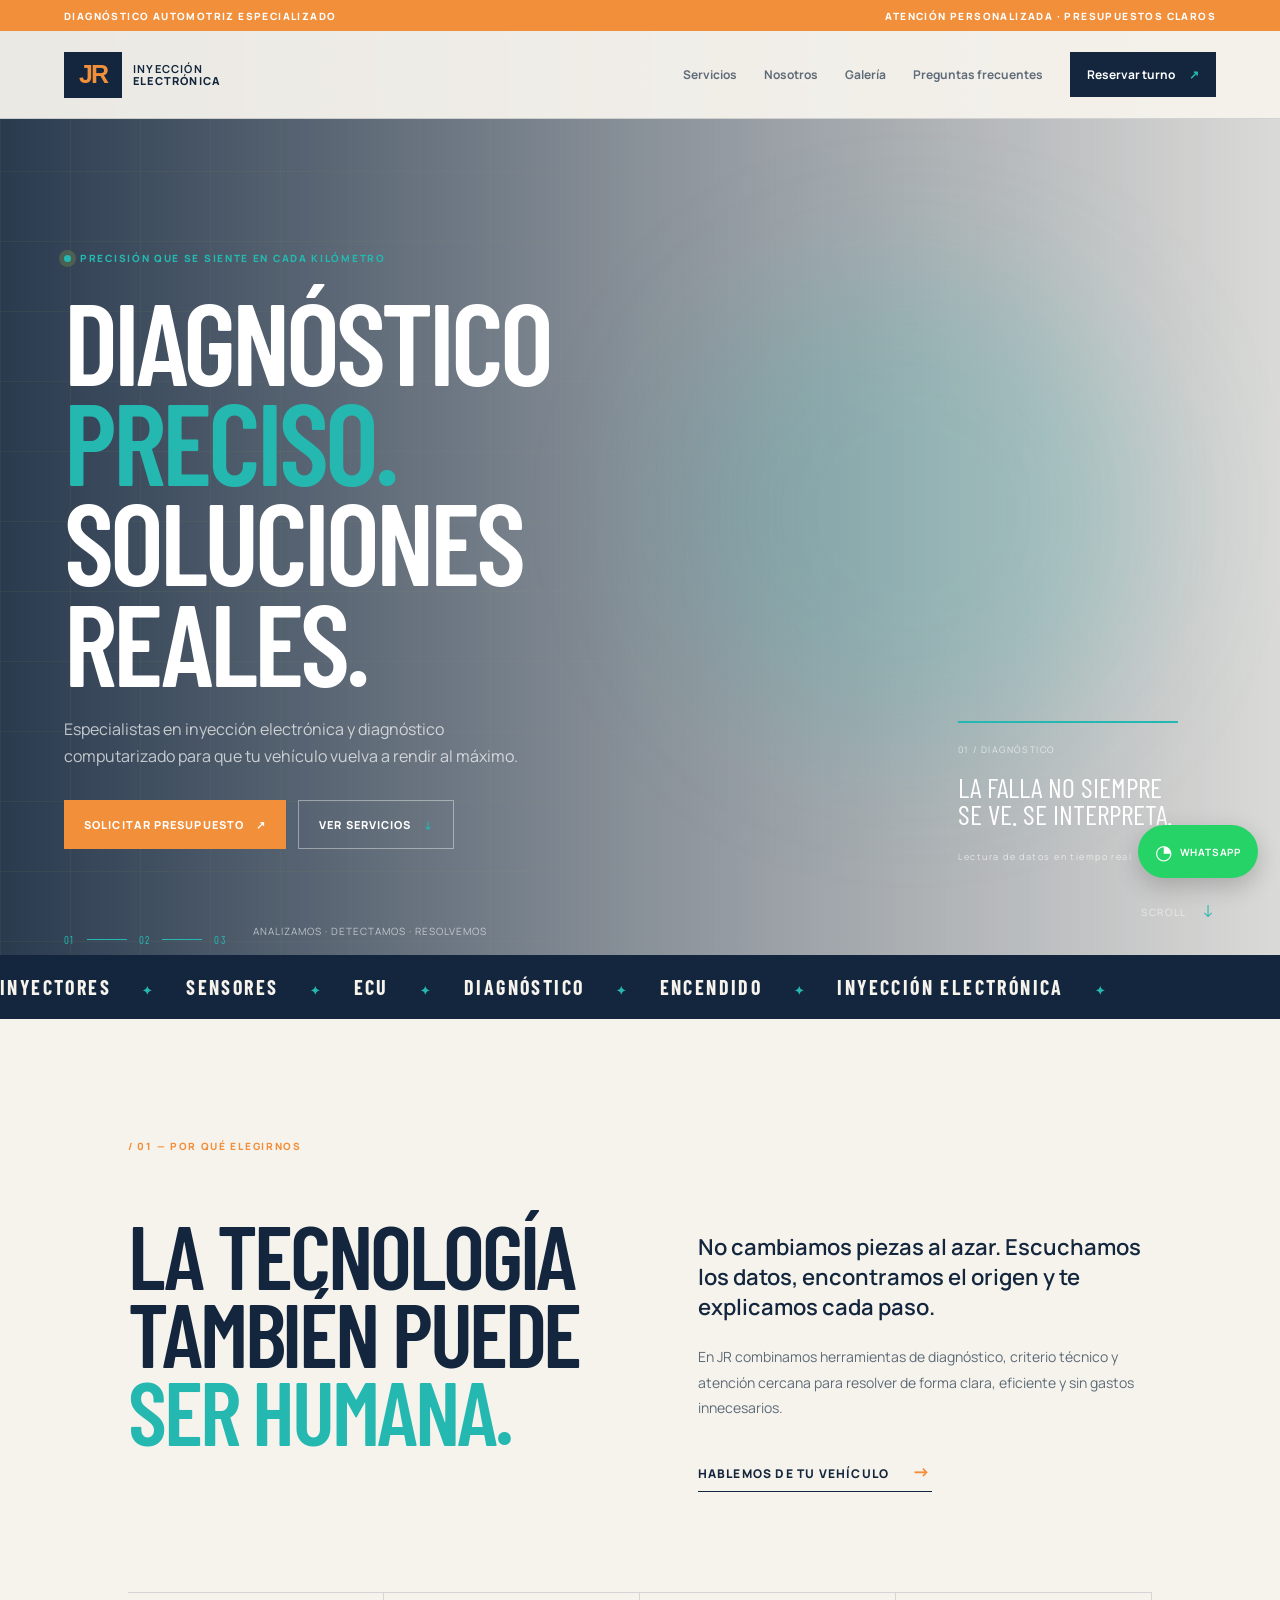
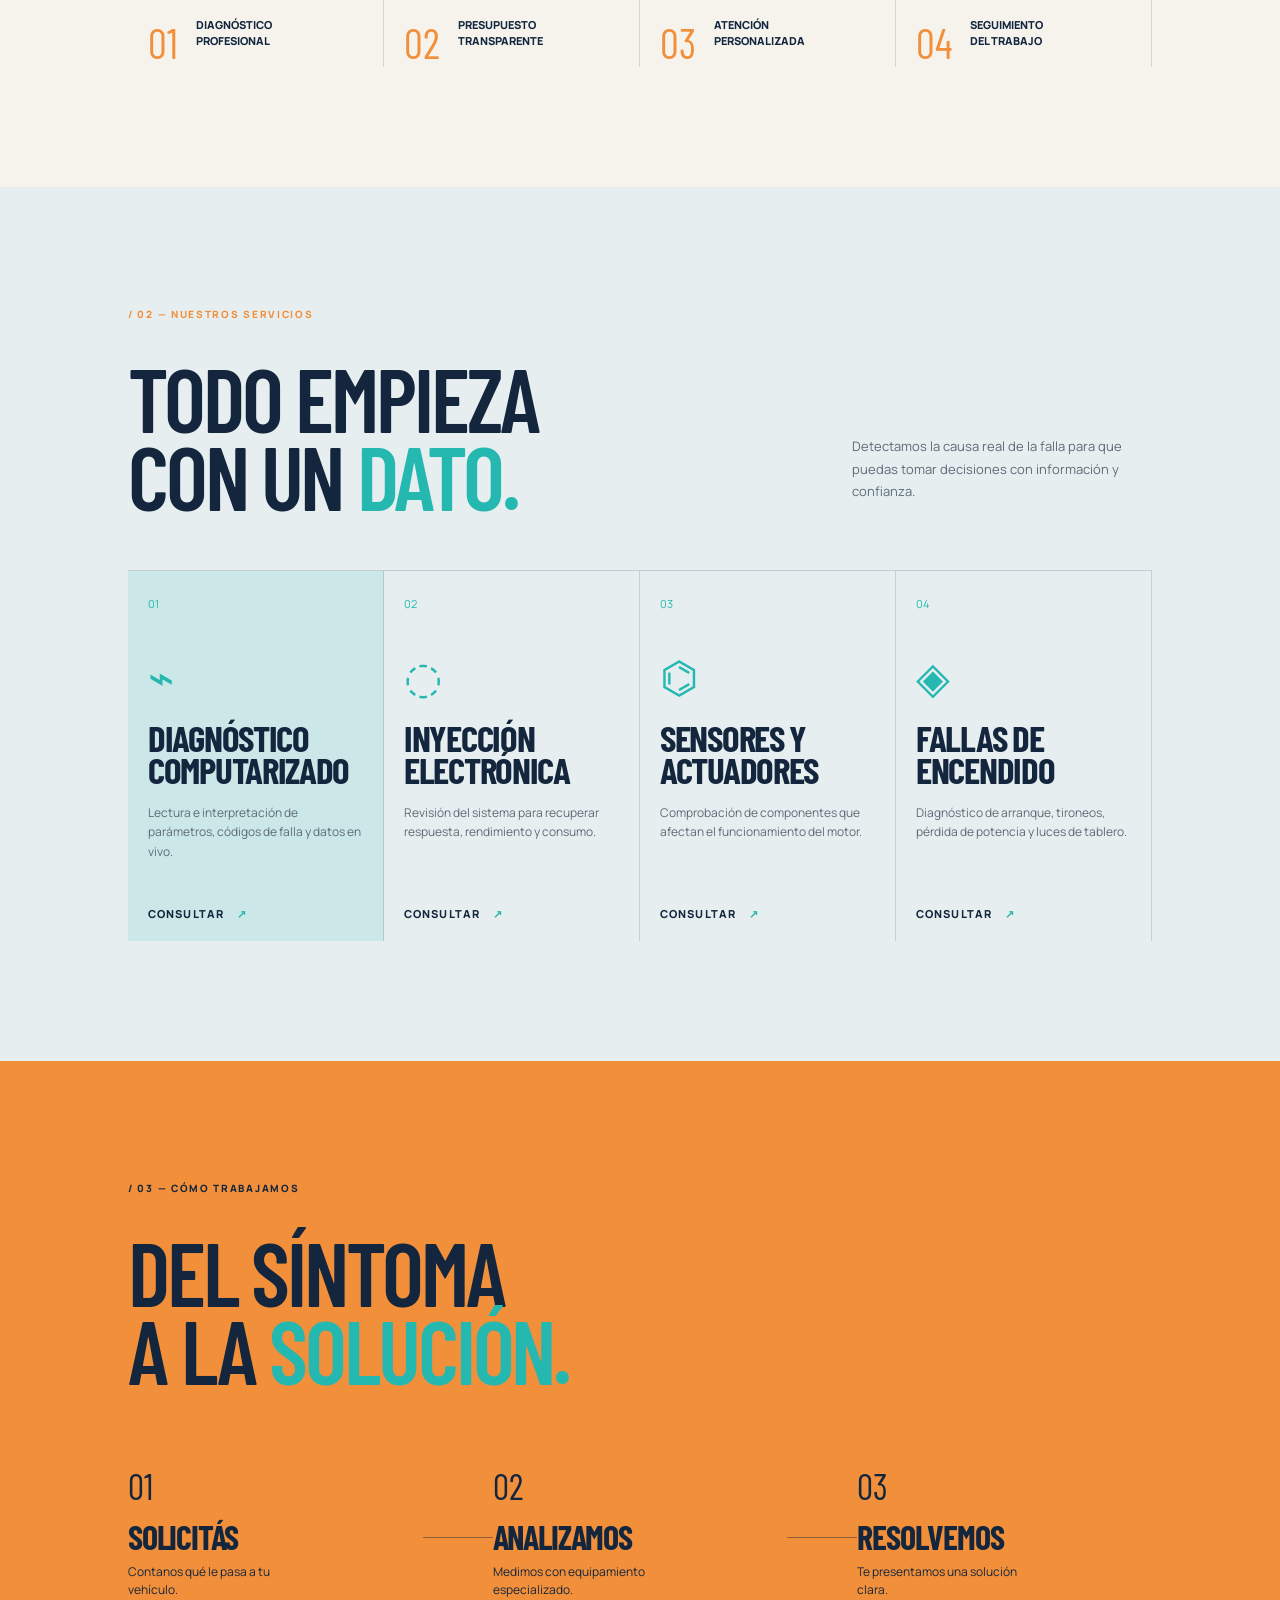
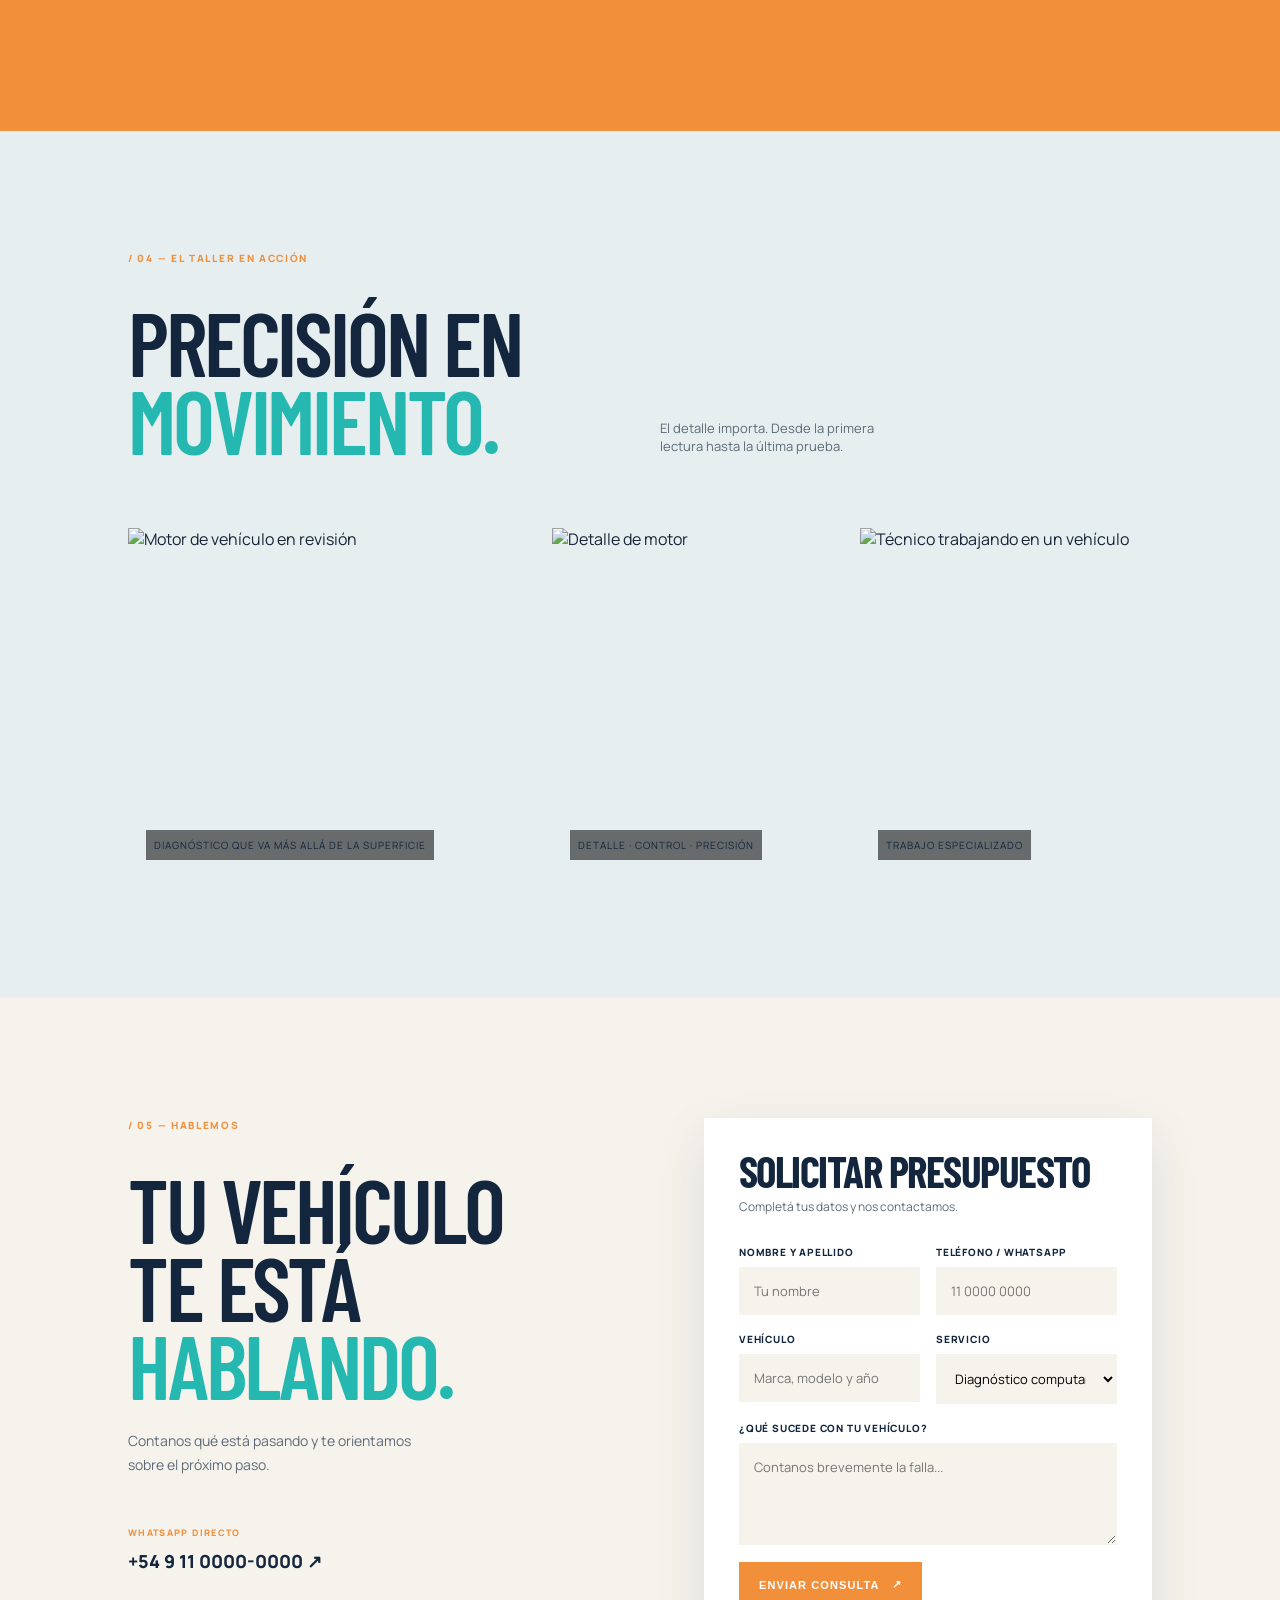
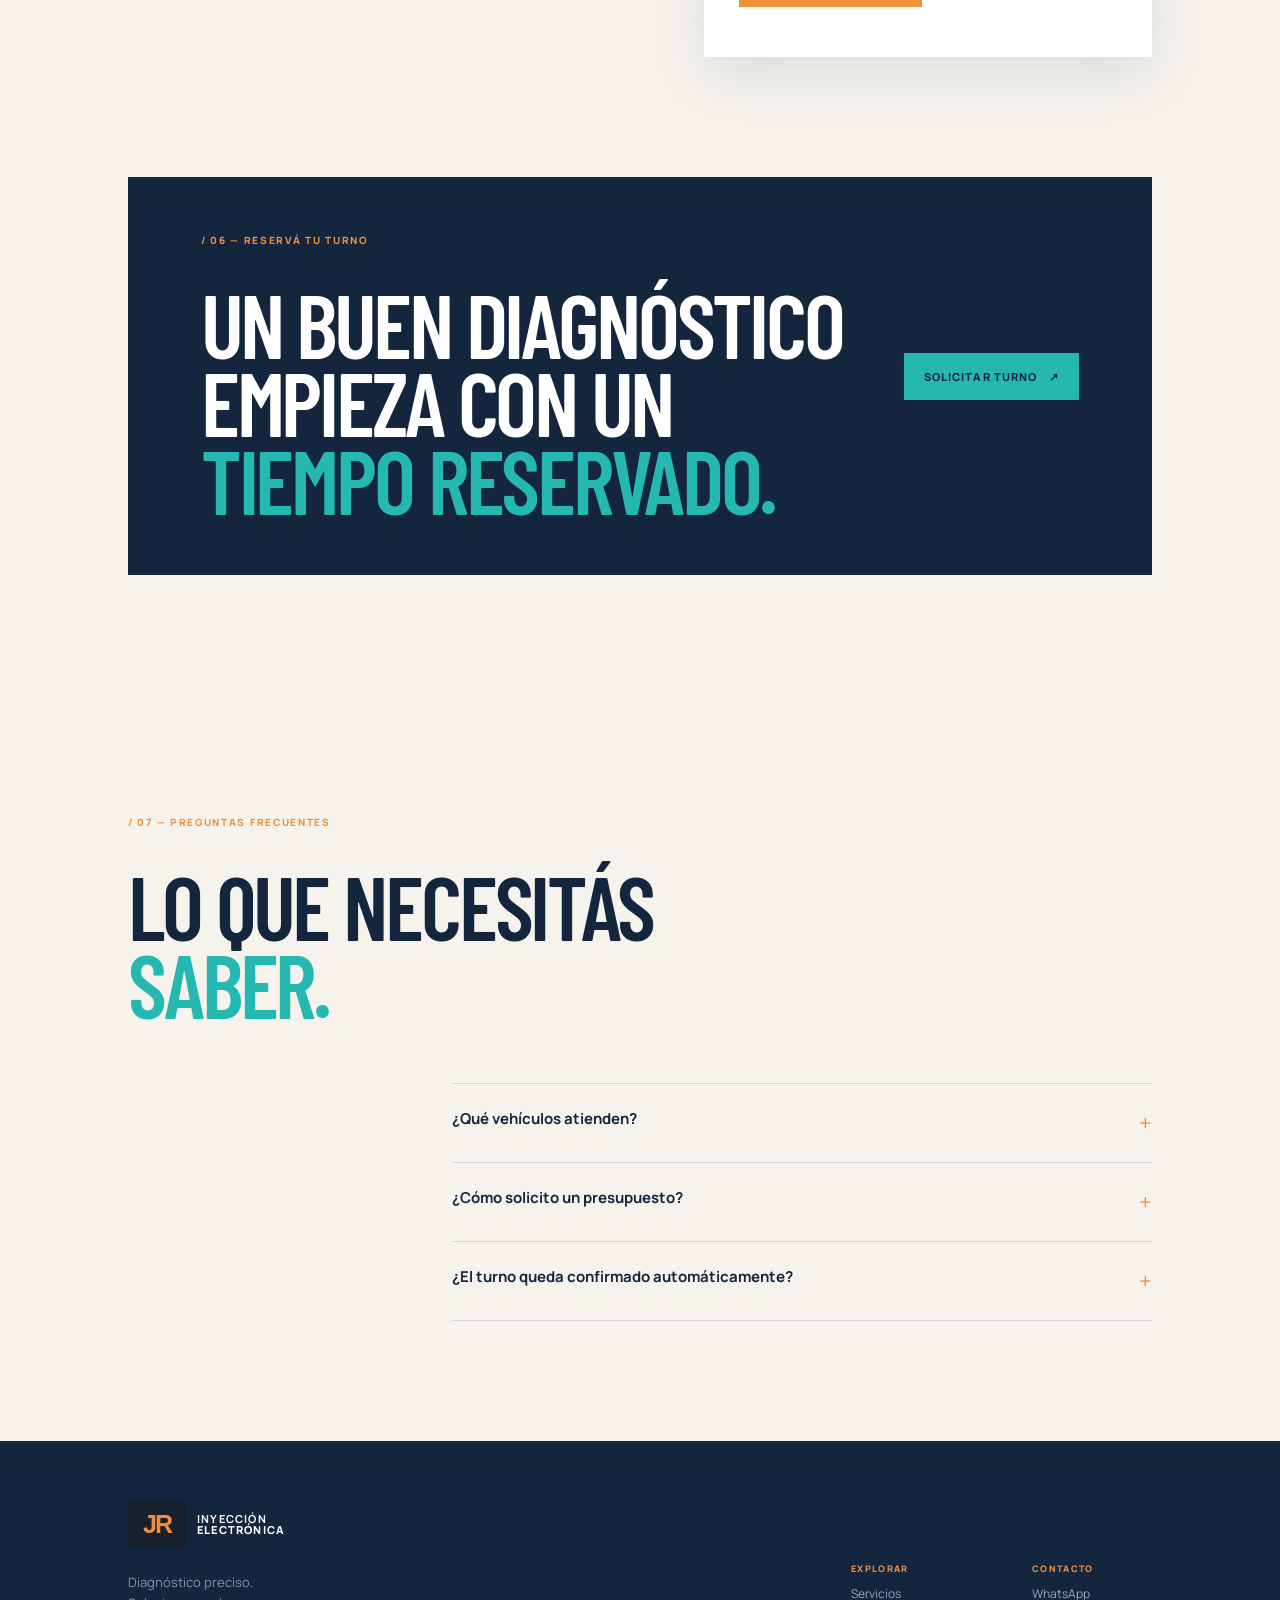
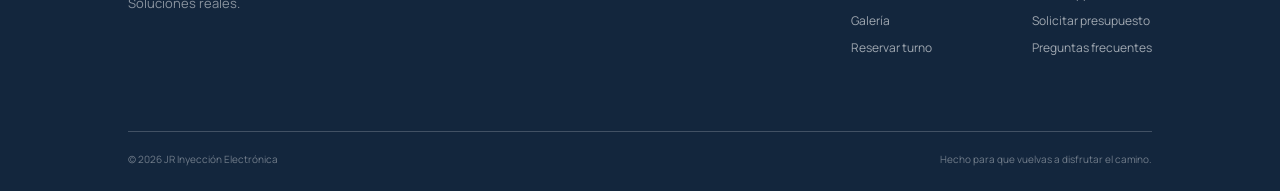
==== commit 19dbc559: "JR FINAL" ====
--- a/index.html
+++ b/index.html
@@ -8,7 +8,7 @@
   <link rel="preconnect" href="https://fonts.googleapis.com">
   <link rel="preconnect" href="https://fonts.gstatic.com" crossorigin>
   <link href="https://fonts.googleapis.com/css2?family=Barlow+Condensed:wght@500;600;700&family=Manrope:wght@400;500;600;700;800&display=swap" rel="stylesheet">
-  <link rel="stylesheet" href="styles.css"><link rel="stylesheet" href="theme.css">
+  <link rel="stylesheet" href="styles.css"><link rel="stylesheet" href="theme.css"><link rel="stylesheet" href="theme-final.css">
 </head>
 <body>
   <div class="topline"><span>DIAGNÓSTICO AUTOMOTRIZ ESPECIALIZADO</span><span>ATENCIÓN PERSONALIZADA · PRESUPUESTOS CLAROS</span></div>
--- a/theme.css
+++ b/theme.css
@@ -4,4 +4,4 @@
 .service-card{border-color:rgba(23,33,43,.16)}.service-card:hover,.service-card.featured{background:rgba(185,237,37,.22)}.service-card>span,.service-icon{color:#0b78a8}.service-card p{color:#5f6d78}.service-card a{color:#17212b}.service-card a span{color:#0b78a8}
 .gallery-section{background:#dce8ed;color:#17212b}.gallery-section .section-label{color:#0b78a8}.gallery-intro p{color:#5f6d78}.gallery-grid img{filter:grayscale(20%)}
 .appointment-box{background:#dce8ed;color:#17212b;border:1px solid rgba(23,33,43,.12)}.button-light{background:#17212b;color:#fff}.button-light span{color:#b9ed25}footer{background:#17212b}
-.brand-mark{font-size:0!important;background:#17212b url('logo.svg') center/cover no-repeat!important;transform:none!important}.brand-logo{width:46px;height:46px;display:block}.footer-brand .brand-mark{background:#17212b url('logo.svg') center/cover no-repeat!important;color:#17212b}
+.brand-mark{font-size:0!important;background:#17212b url('logo-jr.svg') center/cover no-repeat!important;transform:none!important}.brand-logo{width:46px;height:46px;display:block}.footer-brand .brand-mark{background:#17212b url('logo-jr.svg') center/cover no-repeat!important;color:#17212b}
--- a/theme-final.css
+++ b/theme-final.css
@@ -0,0 +1,8 @@
+:root{--ink:#13263d;--muted:#5d6b78;--paper:#f6f3ed;--acid:#25b8b0;--orange:#f28f3b;--line:rgba(19,38,61,.15);--dark:#e6eef0}
+body{background:var(--paper);color:var(--ink)}.topline{background:var(--orange);color:#fff}.site-header{background:rgba(246,243,237,.95)}
+.brand-mark{width:58px!important;height:46px!important;display:grid!important;place-items:center!important;font-family:Arial Black,Arial,sans-serif!important;font-size:25px!important;letter-spacing:-2px!important;background:#13263d!important;color:#f28f3b!important;transform:none!important}.brand-logo{display:none}
+.hero{background:linear-gradient(90deg,rgba(19,38,61,.9),rgba(19,38,61,.48),rgba(19,38,61,.12)),url('https://images.unsplash.com/photo-1492144534655-ae79c964c9d7?auto=format&fit=crop&w=2200&q=90') center/cover}.hero-glow{background:rgba(37,184,176,.18)}
+.hero-content h1 em,.hero-content .eyebrow,.hero-proof{color:#25b8b0}.pulse-dot,.hero-proof i{background:#25b8b0}.button-primary{background:#f28f3b;color:#fff}.button-primary span{color:#fff}.marquee{background:#13263d;color:#f6f3ed}.marquee b{color:#25b8b0}
+.section-label,.text-link span,.contact-detail span,.footer-links span{color:#f28f3b}.dark-section,.gallery-section{background:#e6eef0;color:#13263d}.dark-section .section-label,.gallery-section .section-label{color:#f28f3b}.section-heading p,.gallery-intro p{color:#5d6b78}
+.service-card{border-color:rgba(19,38,61,.15)}.service-card:hover,.service-card.featured{background:rgba(37,184,176,.14)}.service-card>span,.service-icon,.service-card a span{color:#25b8b0}.service-card p{color:#5d6b78}.service-card a{color:#13263d}
+.process-section{background:#f28f3b}.appointment-box{background:#13263d;color:#fff}.button-light{background:#25b8b0;color:#13263d}.button-light span{color:#13263d}.contact-form{box-shadow:0 18px 50px rgba(19,38,61,.1)}footer{background:#13263d}
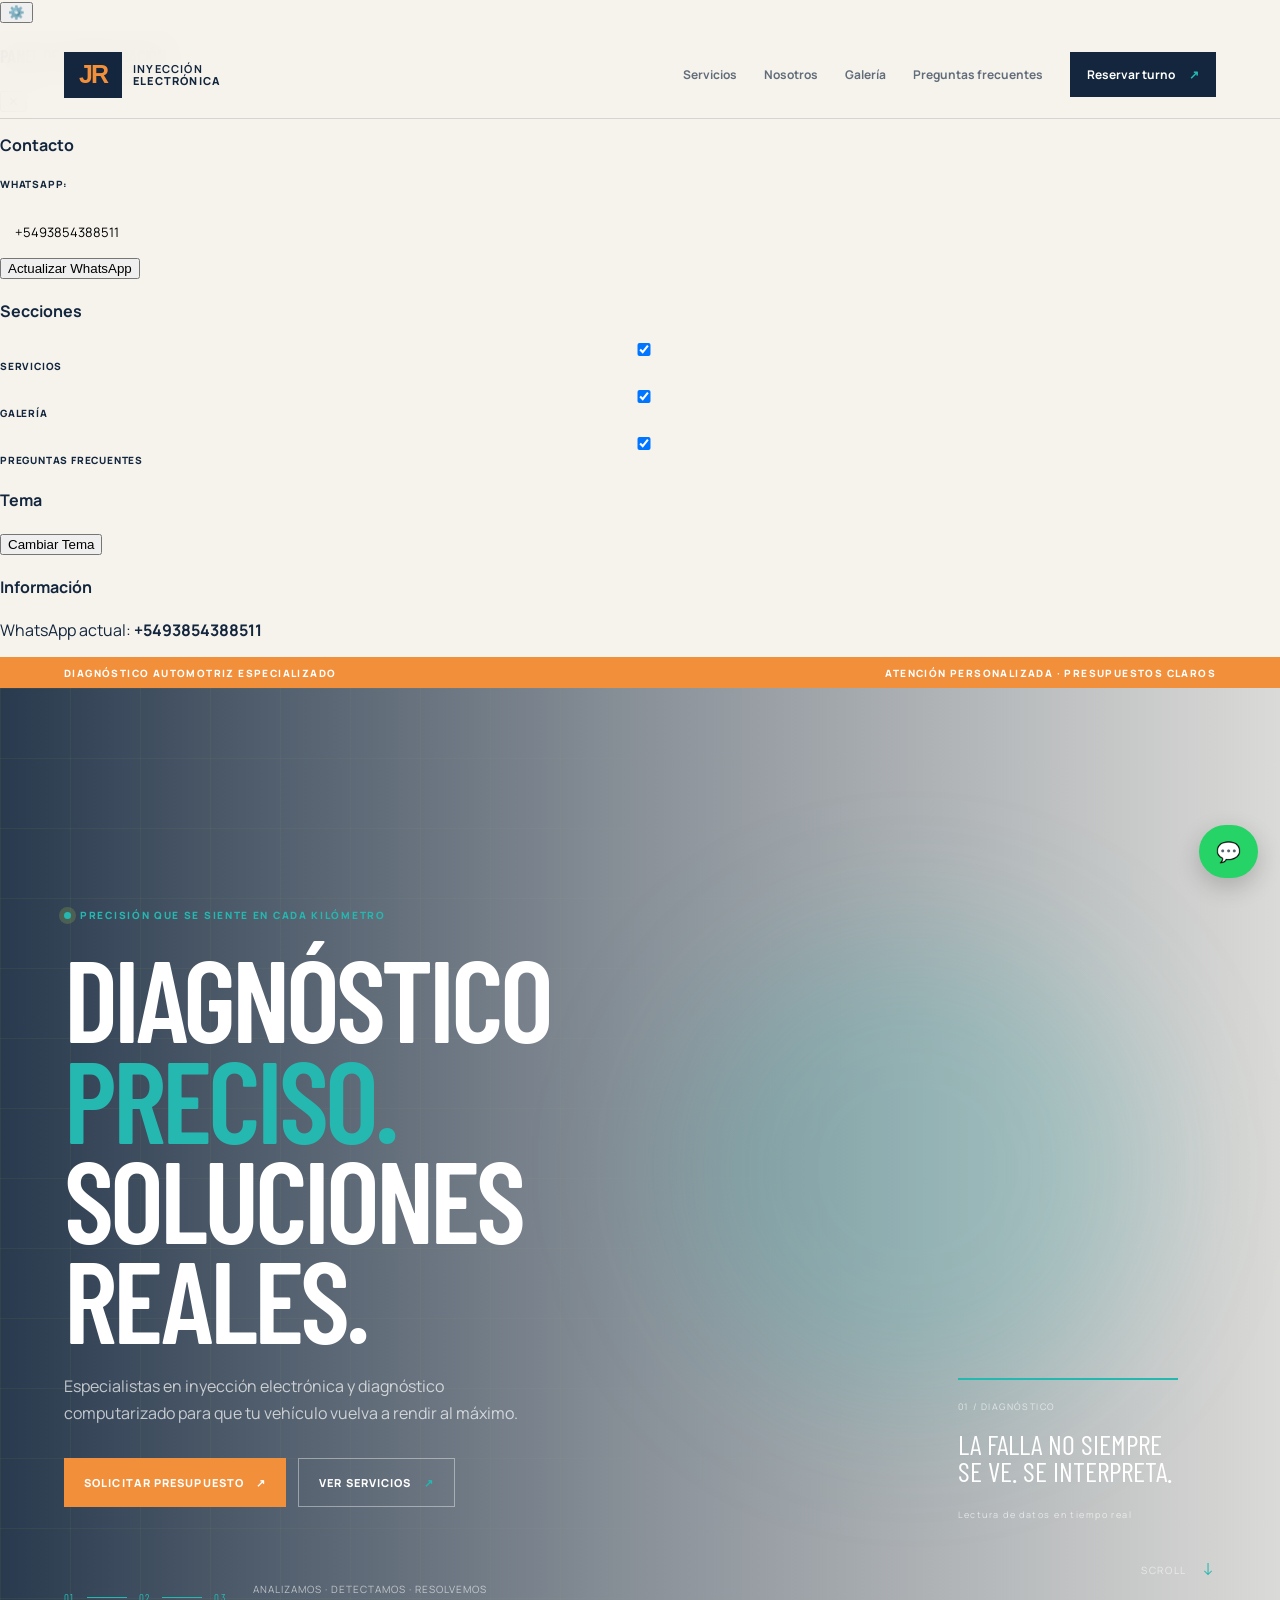
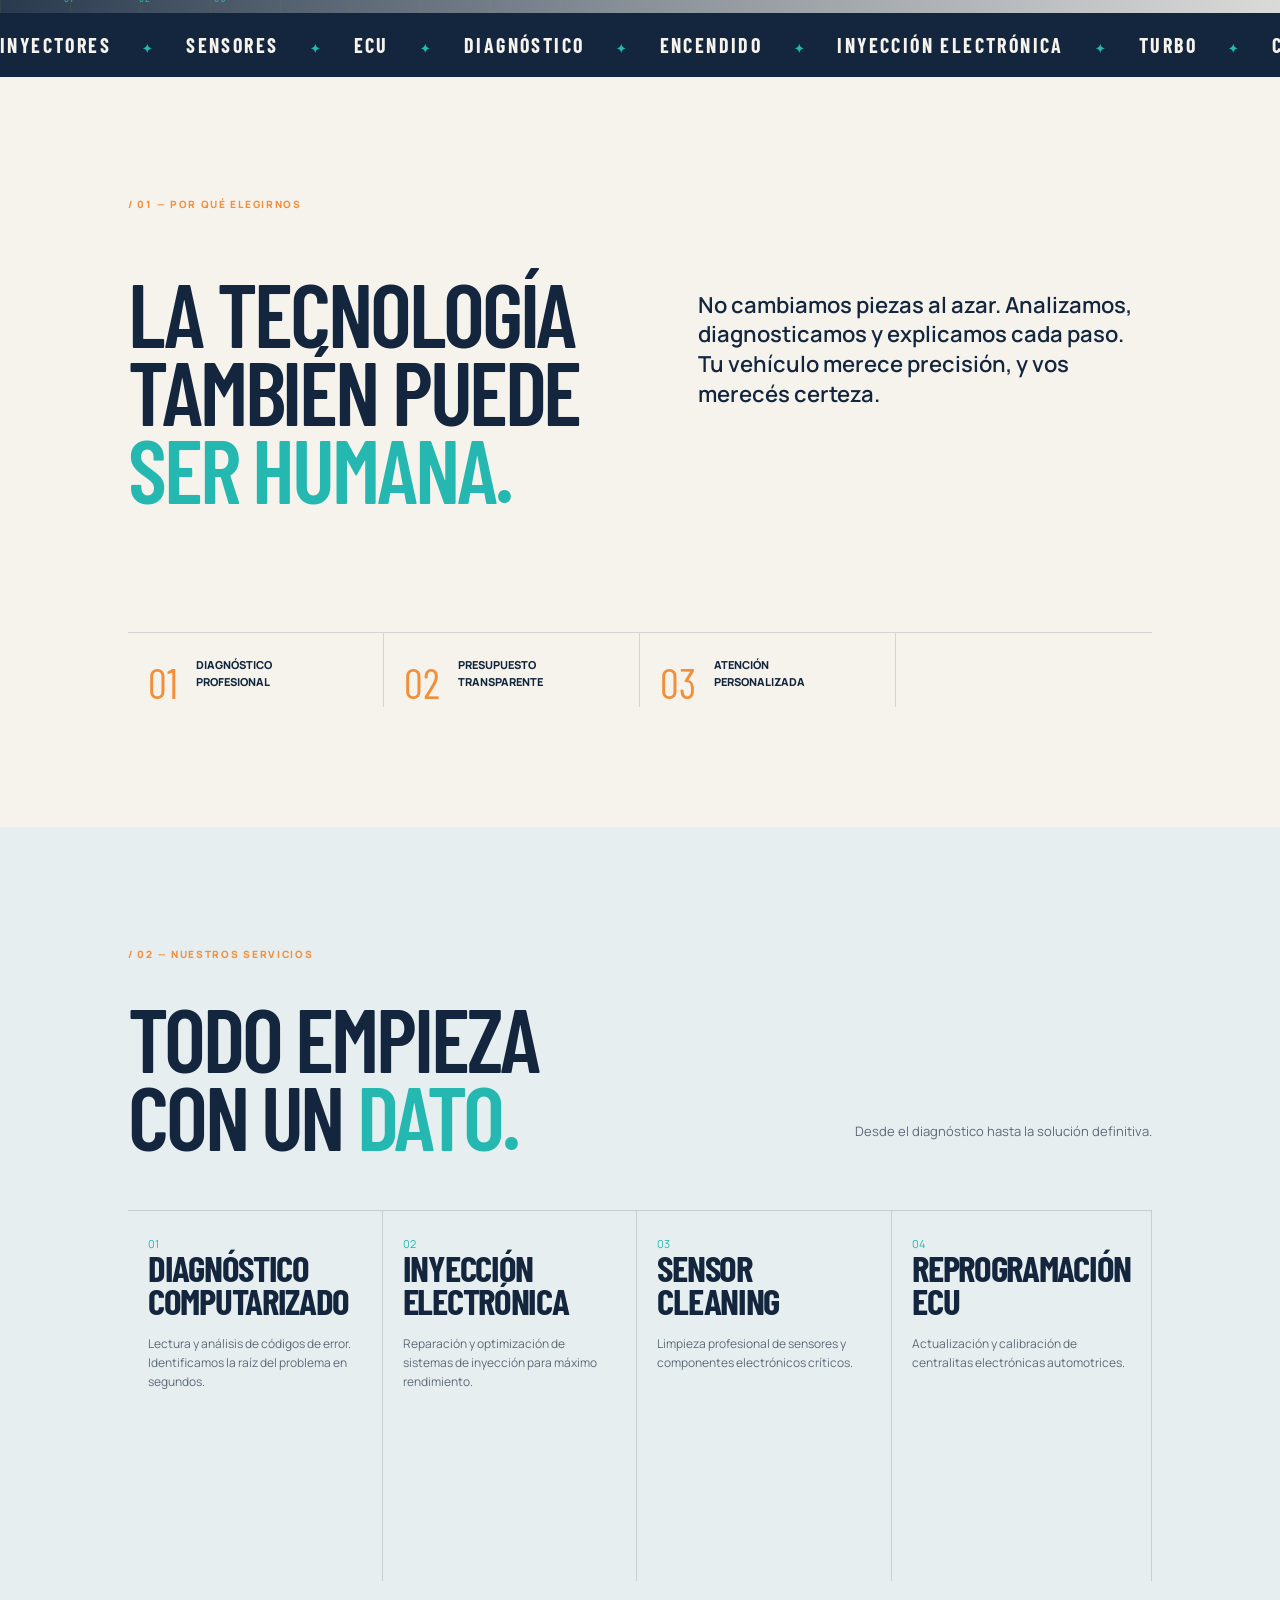
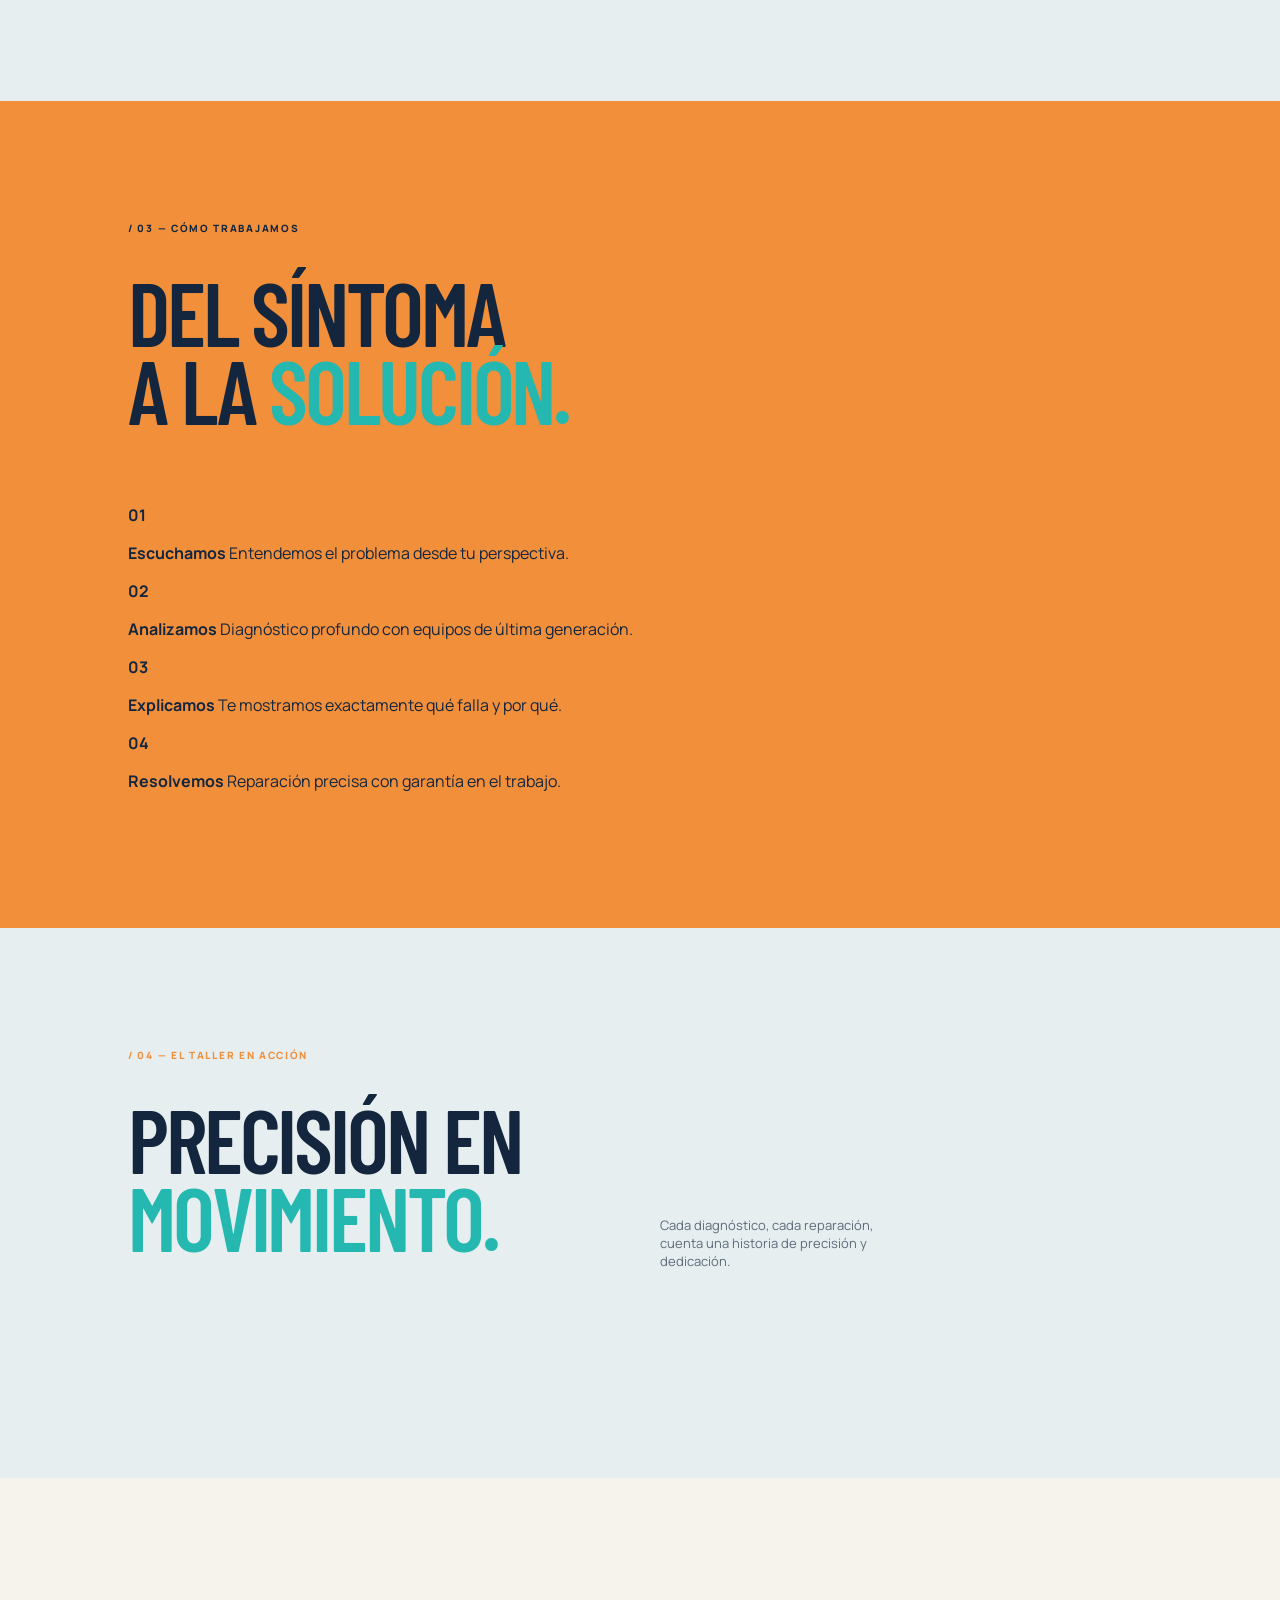
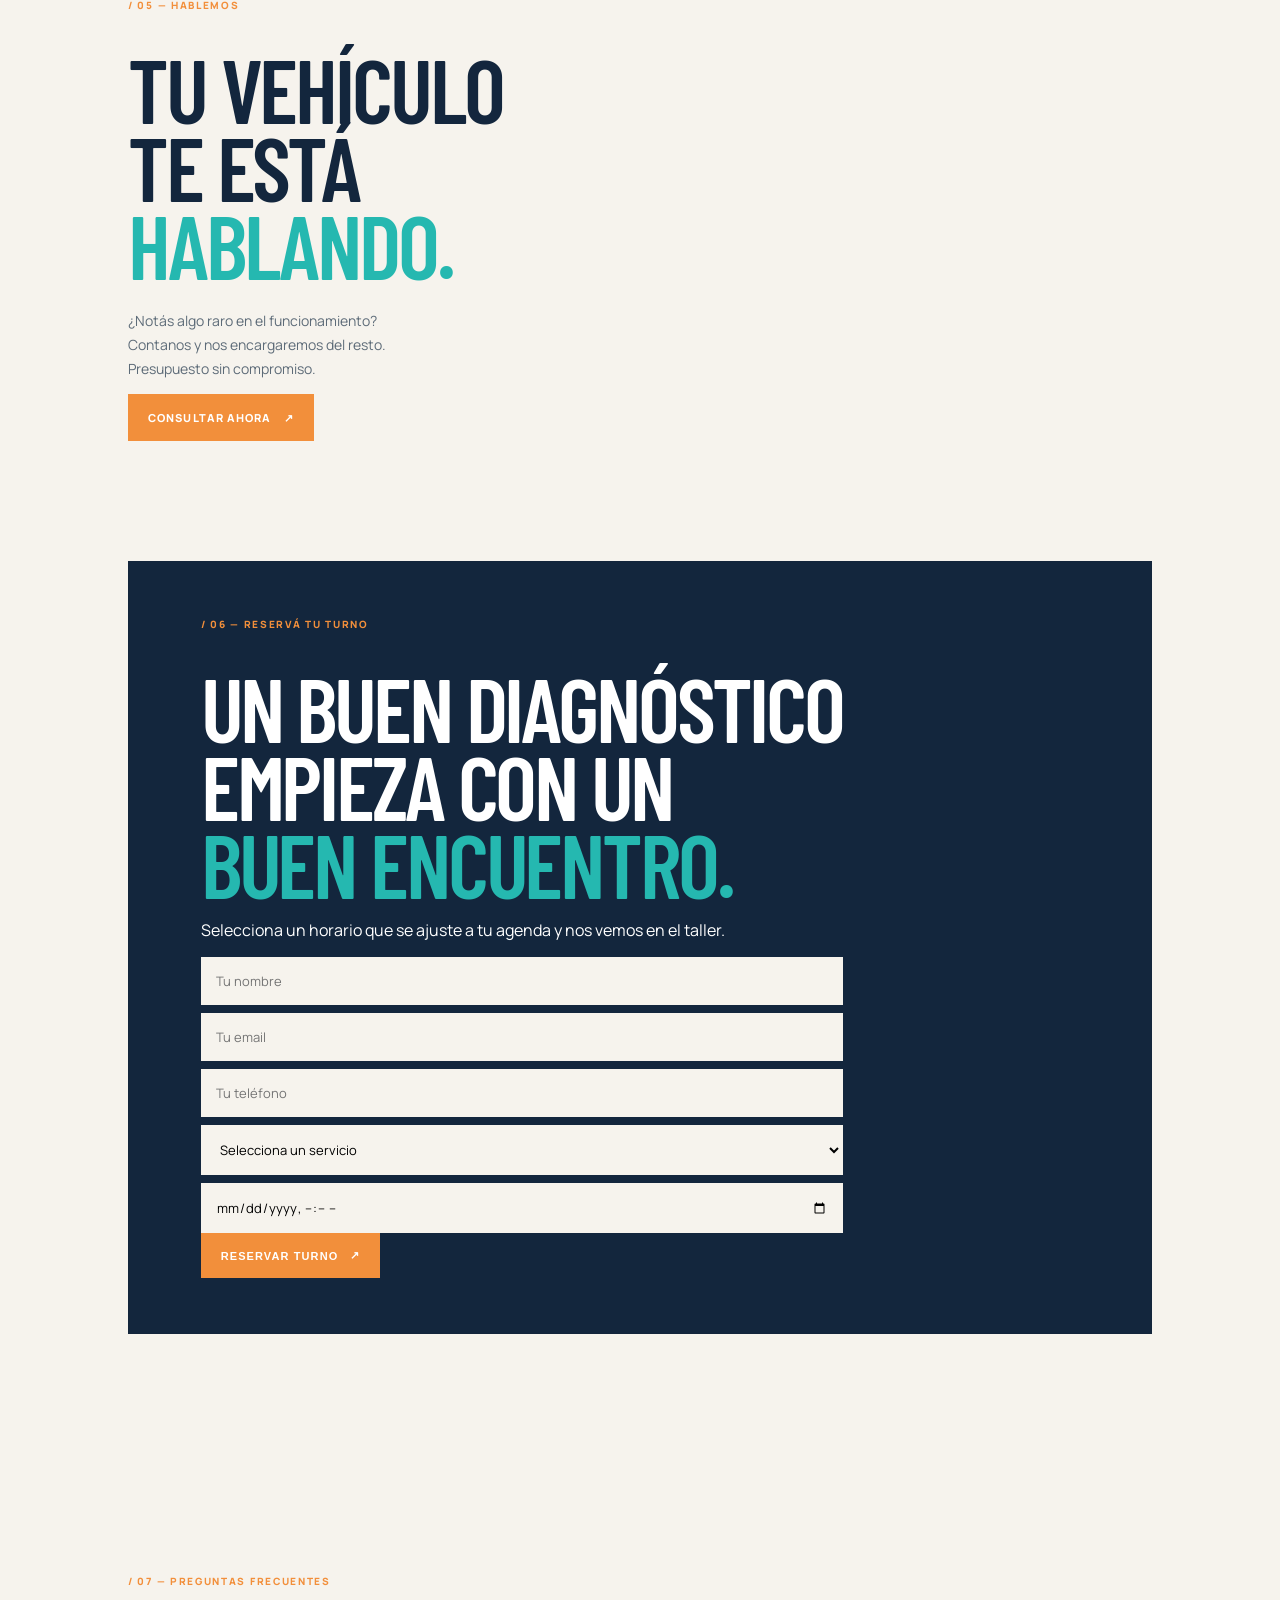
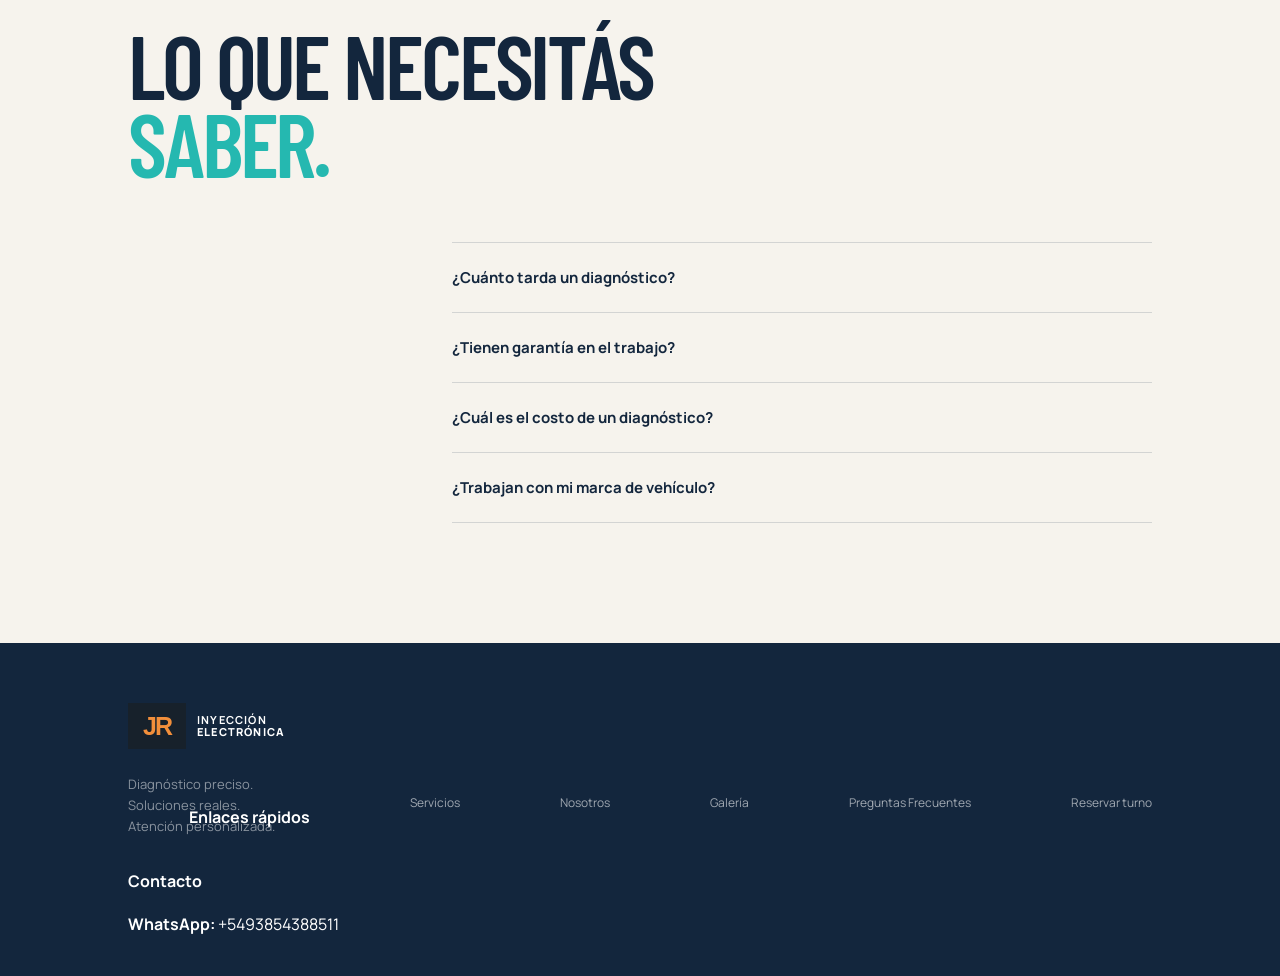
==== commit 944c8453: "Actualizar WhatsApp y agregar menú administrativo" ====
--- a/index.html
+++ b/index.html
@@ -9,8 +9,51 @@
   <link rel="preconnect" href="https://fonts.gstatic.com" crossorigin>
   <link href="https://fonts.googleapis.com/css2?family=Barlow+Condensed:wght@500;600;700&family=Manrope:wght@400;500;600;700;800&display=swap" rel="stylesheet">
   <link rel="stylesheet" href="styles.css"><link rel="stylesheet" href="theme.css"><link rel="stylesheet" href="theme-final.css">
+  <link rel="stylesheet" href="admin-menu.css">
 </head>
 <body>
+  <!-- Admin Menu Button -->
+  <button class="admin-menu-toggle" id="adminToggle" aria-label="Menú de administración">⚙️</button>
+  
+  <!-- Admin Panel -->
+  <div class="admin-panel" id="adminPanel">
+    <div class="admin-header">
+      <h3>Panel de Administración</h3>
+      <button class="admin-close" id="adminClose">✕</button>
+    </div>
+    <div class="admin-content">
+      <div class="admin-section">
+        <h4>Contacto</h4>
+        <label>WhatsApp:</label>
+        <input type="text" id="whatsappInput" value="+5493854388511" placeholder="WhatsApp">
+        <button onclick="updateWhatsApp()">Actualizar WhatsApp</button>
+      </div>
+      
+      <div class="admin-section">
+        <h4>Secciones</h4>
+        <label>
+          <input type="checkbox" id="toggleServicios" checked> Servicios
+        </label>
+        <label>
+          <input type="checkbox" id="toggleGaleria" checked> Galería
+        </label>
+        <label>
+          <input type="checkbox" id="toggleFAQ" checked> Preguntas Frecuentes
+        </label>
+      </div>
+      
+      <div class="admin-section">
+        <h4>Tema</h4>
+        <button onclick="toggleTheme()">Cambiar Tema</button>
+      </div>
+      
+      <div class="admin-section">
+        <h4>Información</h4>
+        <p>WhatsApp actual: <strong id="currentWhatsapp">+5493854388511</strong></p>
+      </div>
+    </div>
+  </div>
+
   <div class="topline"><span>DIAGNÓSTICO AUTOMOTRIZ ESPECIALIZADO</span><span>ATENCIÓN PERSONALIZADA · PRESUPUESTOS CLAROS</span></div>
   <header class="site-header" id="inicio">
     <a class="brand" href="#inicio" aria-label="JR Inyección Electrónica, inicio"><span class="brand-mark">JR</span><span>INYECCIÓN<br><b>ELECTRÓNICA</b></span></a>
@@ -28,35 +71,37 @@
         <div class="eyebrow"><span class="pulse-dot"></span> Precisión que se siente en cada kilómetro</div>
         <h1>Diagnóstico<br><em>preciso.</em><br>Soluciones reales.</h1>
         <p>Especialistas en inyección electrónica y diagnóstico computarizado para que tu vehículo vuelva a rendir al máximo.</p>
-        <div class="hero-actions"><a class="button button-primary" href="#presupuesto">Solicitar presupuesto <span>↗</span></a><a class="button button-ghost" href="#servicios">Ver servicios <span>↓</span></a></div>
+        <div class="hero-actions"><a class="button button-primary" href="#presupuesto">Solicitar presupuesto <span>↗</span></a><a class="button button-ghost" href="#servicios">Ver servicios <span>↗</span></a></div>
         <div class="hero-proof"><span>01</span><i></i><span>02</span><i></i><span>03</span><label>Analizamos · Detectamos · Resolvemos</label></div>
       </div>
       <div class="hero-side reveal"><div class="side-card"><span>01 / DIAGNÓSTICO</span><b>La falla no siempre<br>se ve. Se interpreta.</b><small>Lectura de datos en tiempo real</small></div></div>
       <div class="scroll-hint">SCROLL <span>↓</span></div>
     </section>
 
-    <section class="marquee" aria-label="Especialidades"><div>INYECTORES <b>✦</b> SENSORES <b>✦</b> ECU <b>✦</b> DIAGNÓSTICO <b>✦</b> ENCENDIDO <b>✦</b> INYECCIÓN ELECTRÓNICA <b>✦</b></div></section>
+    <section class="marquee" aria-label="Especialidades"><div>INYECTORES <b>✦</b> SENSORES <b>✦</b> ECU <b>✦</b> DIAGNÓSTICO <b>✦</b> ENCENDIDO <b>✦</b> INYECCIÓN ELECTRÓNICA <b>✦</b> TURBO <b>✦</b> COMPUTADORA AUTOMOTRIZ <b>✦</b> INYECTORES <b>✦</b> SENSORES</div></section>
 
     <section class="section value-section" id="nosotros">
       <div class="section-label">/ 01 — POR QUÉ ELEGIRNOS</div>
-      <div class="value-layout"><div class="reveal"><h2>La tecnología<br>también puede<br><em>ser humana.</em></h2></div><div class="value-copy reveal"><p class="lead">No cambiamos piezas al azar. Escuchamos los datos, encontramos el origen y te explicamos cada paso.</p><p>En JR combinamos herramientas de diagnóstico, criterio técnico y atención cercana para resolver de forma clara, eficiente y sin gastos innecesarios.</p><a class="text-link" href="#presupuesto">Hablemos de tu vehículo <span>→</span></a></div></div>
-      <div class="stats"><div><strong>01</strong><span>Diagnóstico<br>profesional</span></div><div><strong>02</strong><span>Presupuesto<br>transparente</span></div><div><strong>03</strong><span>Atención<br>personalizada</span></div><div><strong>04</strong><span>Seguimiento<br>del trabajo</span></div></div>
+      <div class="value-layout"><div class="reveal"><h2>La tecnología<br>también puede<br><em>ser humana.</em></h2></div><div class="value-copy reveal"><p class="lead">No cambiamos piezas al azar. Analizamos, diagnosticamos y explicamos cada paso. Tu vehículo merece precisión, y vos merecés certeza.</p></div></div>
+      <div class="stats"><div><strong>01</strong><span>Diagnóstico<br>profesional</span></div><div><strong>02</strong><span>Presupuesto<br>transparente</span></div><div><strong>03</strong><span>Atención<br>personalizada</span></div></div>
     </section>
 
-    <section class="section dark-section" id="servicios"><div class="section-label">/ 02 — NUESTROS SERVICIOS</div><div class="section-heading"><h2>Todo empieza<br>con un <em>dato.</em></h2><p>Detectamos la causa real de la falla para que puedas tomar decisiones con información y confianza.</p></div><div class="services-grid"><article class="service-card featured"><span>01</span><div class="service-icon">⌁</div><h3>Diagnóstico<br>computarizado</h3><p>Lectura e interpretación de parámetros, códigos de falla y datos en vivo.</p><a href="#presupuesto">Consultar <span>↗</span></a></article><article class="service-card"><span>02</span><div class="service-icon">◌</div><h3>Inyección<br>electrónica</h3><p>Revisión del sistema para recuperar respuesta, rendimiento y consumo.</p><a href="#presupuesto">Consultar <span>↗</span></a></article><article class="service-card"><span>03</span><div class="service-icon">⌬</div><h3>Sensores y<br>actuadores</h3><p>Comprobación de componentes que afectan el funcionamiento del motor.</p><a href="#presupuesto">Consultar <span>↗</span></a></article><article class="service-card"><span>04</span><div class="service-icon">◈</div><h3>Fallas de<br>encendido</h3><p>Diagnóstico de arranque, tironeos, pérdida de potencia y luces de tablero.</p><a href="#presupuesto">Consultar <span>↗</span></a></article></div></section>
+    <section class="section dark-section" id="servicios"><div class="section-label">/ 02 — NUESTROS SERVICIOS</div><div class="section-heading"><h2>Todo empieza<br>con un <em>dato.</em></h2><p>Desde el diagnóstico hasta la solución definitiva.</p></div><div class="services-grid"><div class="service-card"><span>01</span><h3>Diagnóstico Computarizado</h3><p>Lectura y análisis de códigos de error. Identificamos la raíz del problema en segundos.</p></div><div class="service-card"><span>02</span><h3>Inyección Electrónica</h3><p>Reparación y optimización de sistemas de inyección para máximo rendimiento.</p></div><div class="service-card"><span>03</span><h3>Sensor Cleaning</h3><p>Limpieza profesional de sensores y componentes electrónicos críticos.</p></div><div class="service-card"><span>04</span><h3>Reprogramación ECU</h3><p>Actualización y calibración de centralitas electrónicas automotrices.</p></div></div></section>
 
-    <section class="section process-section"><div class="section-label">/ 03 — CÓMO TRABAJAMOS</div><div class="process-heading"><h2>Del síntoma<br>a la <em>solución.</em></h2></div><div class="process"><div class="process-step"><b>01</b><h3>Solicitás</h3><p>Contanos qué le pasa a tu vehículo.</p></div><div class="process-line"></div><div class="process-step"><b>02</b><h3>Analizamos</h3><p>Medimos con equipamiento especializado.</p></div><div class="process-line"></div><div class="process-step"><b>03</b><h3>Resolvemos</h3><p>Te presentamos una solución clara.</p></div></div></section>
+    <section class="section process-section"><div class="section-label">/ 03 — CÓMO TRABAJAMOS</div><div class="process-heading"><h2>Del síntoma<br>a la <em>solución.</em></h2></div><div class="process-list"><div><strong>01</strong><p><b>Escuchamos</b> Entendemos el problema desde tu perspectiva.</p></div><div><strong>02</strong><p><b>Analizamos</b> Diagnóstico profundo con equipos de última generación.</p></div><div><strong>03</strong><p><b>Explicamos</b> Te mostramos exactamente qué falla y por qué.</p></div><div><strong>04</strong><p><b>Resolvemos</b> Reparación precisa con garantía en el trabajo.</p></div></div></section>
 
-    <section class="gallery-section" id="galeria"><div class="section gallery-intro"><div class="section-label">/ 04 — EL TALLER EN ACCIÓN</div><h2>Precisión en<br><em>movimiento.</em></h2><p>El detalle importa. Desde la primera lectura hasta la última prueba.</p></div><div class="gallery-grid"><figure class="gallery-large"><img src="https://images.unsplash.com/photo-1486006920555-c77dcf18193c?auto=format&fit=crop&w=1200&q=85" alt="Motor de vehículo en revisión"><figcaption>Diagnóstico que va más allá de la superficie</figcaption></figure><figure><img src="https://images.unsplash.com/photo-1632823469850-1f77c1f8c6a4?auto=format&fit=crop&w=800&q=85" alt="Detalle de motor"><figcaption>Detalle · Control · Precisión</figcaption></figure><figure><img src="https://images.unsplash.com/photo-1625047509248-ec889cbff17f?auto=format&fit=crop&w=800&q=85" alt="Técnico trabajando en un vehículo"><figcaption>Trabajo especializado</figcaption></figure></div></section>
+    <section class="gallery-section" id="galeria"><div class="section gallery-intro"><div class="section-label">/ 04 — EL TALLER EN ACCIÓN</div><h2>Precisión en<br><em>movimiento.</em></h2><p>Cada diagnóstico, cada reparación, cuenta una historia de precisión y dedicación.</p></div><div class="gallery-grid"><div class="gallery-item"></div><div class="gallery-item"></div><div class="gallery-item"></div><div class="gallery-item"></div></div></section>
 
-    <section class="section contact-section" id="presupuesto"><div class="contact-copy"><div class="section-label">/ 05 — HABLEMOS</div><h2>Tu vehículo<br>te está<br><em>hablando.</em></h2><p>Contanos qué está pasando y te orientamos sobre el próximo paso.</p><div class="contact-detail"><span>WHATSAPP DIRECTO</span><a href="https://wa.me/5491100000000" target="_blank">+54 9 11 0000-0000 ↗</a></div></div><form class="contact-form" id="quote-form"><h3>Solicitar presupuesto</h3><p>Completá tus datos y nos contactamos.</p><div class="form-row"><label>Nombre y apellido<input required name="nombre" placeholder="Tu nombre"></label><label>Teléfono / WhatsApp<input required name="telefono" placeholder="11 0000 0000"></label></div><div class="form-row"><label>Vehículo<input name="vehiculo" placeholder="Marca, modelo y año"></label><label>Servicio<select name="servicio"><option>Diagnóstico computarizado</option><option>Inyección electrónica</option><option>Sensores y actuadores</option><option>Falla de encendido</option><option>Otro</option></select></label></div><label>¿Qué sucede con tu vehículo?<textarea name="detalle" rows="4" placeholder="Contanos brevemente la falla..."></textarea></label><button class="button button-primary" type="submit">Enviar consulta <span>↗</span></button><div class="form-message" role="status"></div></form></section>
+    <section class="section contact-section" id="presupuesto"><div class="contact-copy"><div class="section-label">/ 05 — HABLEMOS</div><h2>Tu vehículo<br>te está<br><em>hablando.</em></h2><p>¿Notás algo raro en el funcionamiento? Contanos y nos encargaremos del resto. Presupuesto sin compromiso.</p><a class="button button-primary" href="https://wa.me/5493854388511?text=Hola%2C%20quiero%20consultar%20por%20un%20diagn%C3%B3stico%20para%20mi%20veh%C3%ADculo." target="_blank">Consultar ahora <span>↗</span></a></div></section>
 
-    <section class="section appointment-section" id="turno"><div class="appointment-box"><div><div class="section-label">/ 06 — RESERVÁ TU TURNO</div><h2>Un buen diagnóstico<br>empieza con un<br><em>tiempo reservado.</em></h2></div><a class="button button-light" href="#presupuesto">Solicitar turno <span>↗</span></a></div></section>
-    <section class="section faq-section" id="faq"><div class="section-label">/ 07 — PREGUNTAS FRECUENTES</div><h2>Lo que necesitás<br><em>saber.</em></h2><div class="faq-list"><details><summary>¿Qué vehículos atienden? <span>+</span></summary><p>Trabajamos con vehículos nafteros y diésel. Escribinos con la marca, modelo y año para confirmar el servicio.</p></details><details><summary>¿Cómo solicito un presupuesto? <span>+</span></summary><p>Podés completar el formulario de esta página o contactarnos directamente por WhatsApp.</p></details><details><summary>¿El turno queda confirmado automáticamente? <span>+</span></summary><p>La solicitud queda sujeta a confirmación del taller. Te contactaremos para coordinar día y horario.</p></details></div></section>
+    <section class="section appointment-section" id="turno"><div class="appointment-box"><div><div class="section-label">/ 06 — RESERVÁ TU TURNO</div><h2>Un buen diagnóstico<br>empieza con un<br><em>buen encuentro.</em></h2><p>Selecciona un horario que se ajuste a tu agenda y nos vemos en el taller.</p><form id="appointmentForm"><input type="text" placeholder="Tu nombre" required><input type="email" placeholder="Tu email" required><input type="tel" placeholder="Tu teléfono" required><select required><option value="">Selecciona un servicio</option><option value="diagnostico">Diagnóstico Computarizado</option><option value="inyeccion">Inyección Electrónica</option><option value="sensores">Limpieza de Sensores</option><option value="ecu">Reprogramación ECU</option></select><input type="datetime-local" required><button type="submit" class="button button-primary">Reservar turno <span>↗</span></button></form></div></div></section>
+    
+    <section class="section faq-section" id="faq"><div class="section-label">/ 07 — PREGUNTAS FRECUENTES</div><h2>Lo que necesitás<br><em>saber.</em></h2><div class="faq-list"><details><summary>¿Cuánto tarda un diagnóstico?</summary><p>El diagnóstico inicial tarda entre 30 y 60 minutos, dependiendo de la complejidad del caso.</p></details><details><summary>¿Tienen garantía en el trabajo?</summary><p>Sí, ofrecemos garantía en todos nuestros trabajos. Los detalles varían según el servicio.</p></details><details><summary>¿Cuál es el costo de un diagnóstico?</summary><p>El diagnóstico tiene un valor accesible. Si realizás la reparación con nosotros, el costo del diagnóstico se descuenta.</p></details><details><summary>¿Trabajan con mi marca de vehículo?</summary><p>Trabajamos con prácticamente todas las marcas. Contáctanos para confirmar si tenemos experiencia con tu modelo.</p></details></div></section>
   </main>
 
-  <footer><div class="footer-brand"><a class="brand" href="#inicio"><span class="brand-mark">JR</span><span>INYECCIÓN<br><b>ELECTRÓNICA</b></span></a><p>Diagnóstico preciso.<br>Soluciones reales.</p></div><div class="footer-links"><div><span>EXPLORAR</span><a href="#servicios">Servicios</a><a href="#galeria">Galería</a><a href="#turno">Reservar turno</a></div><div><span>CONTACTO</span><a href="https://wa.me/5491100000000">WhatsApp</a><a href="#presupuesto">Solicitar presupuesto</a><a href="#faq">Preguntas frecuentes</a></div></div><div class="footer-bottom"><span>© 2026 JR Inyección Electrónica</span><span>Hecho para que vuelvas a disfrutar el camino.</span></div></footer>
-  <a class="whatsapp" href="https://wa.me/5491100000000?text=Hola%2C%20quiero%20consultar%20por%20un%20diagn%C3%B3stico%20para%20mi%20veh%C3%ADculo." target="_blank" aria-label="Contactar por WhatsApp">◔<span>WhatsApp</span></a>
+  <footer><div class="footer-brand"><a class="brand" href="#inicio"><span class="brand-mark">JR</span><span>INYECCIÓN<br><b>ELECTRÓNICA</b></span></a><p>Diagnóstico preciso.<br>Soluciones reales.<br>Atención personalizada.</p></div><div class="footer-links"><h4>Enlaces rápidos</h4><a href="#servicios">Servicios</a><a href="#nosotros">Nosotros</a><a href="#galeria">Galería</a><a href="#faq">Preguntas Frecuentes</a><a href="#turno">Reservar turno</a></div><div class="footer-contact"><h4>Contacto</h4><p><strong>WhatsApp:</strong> <a href="https://wa.me/5493854388511" target="_blank" id="whatsappFooter">+5493854388511</a></p></div></footer>
+  <a class="whatsapp" href="https://wa.me/5493854388511?text=Hola%2C%20quiero%20consultar%20por%20un%20diagn%C3%B3stico%20para%20mi%20veh%C3%ADculo." target="_blank" aria-label="Contactar por WhatsApp">💬</a>
+  <script src="admin-menu.js"></script>
   <script src="script.js"></script>
 </body>
 </html>
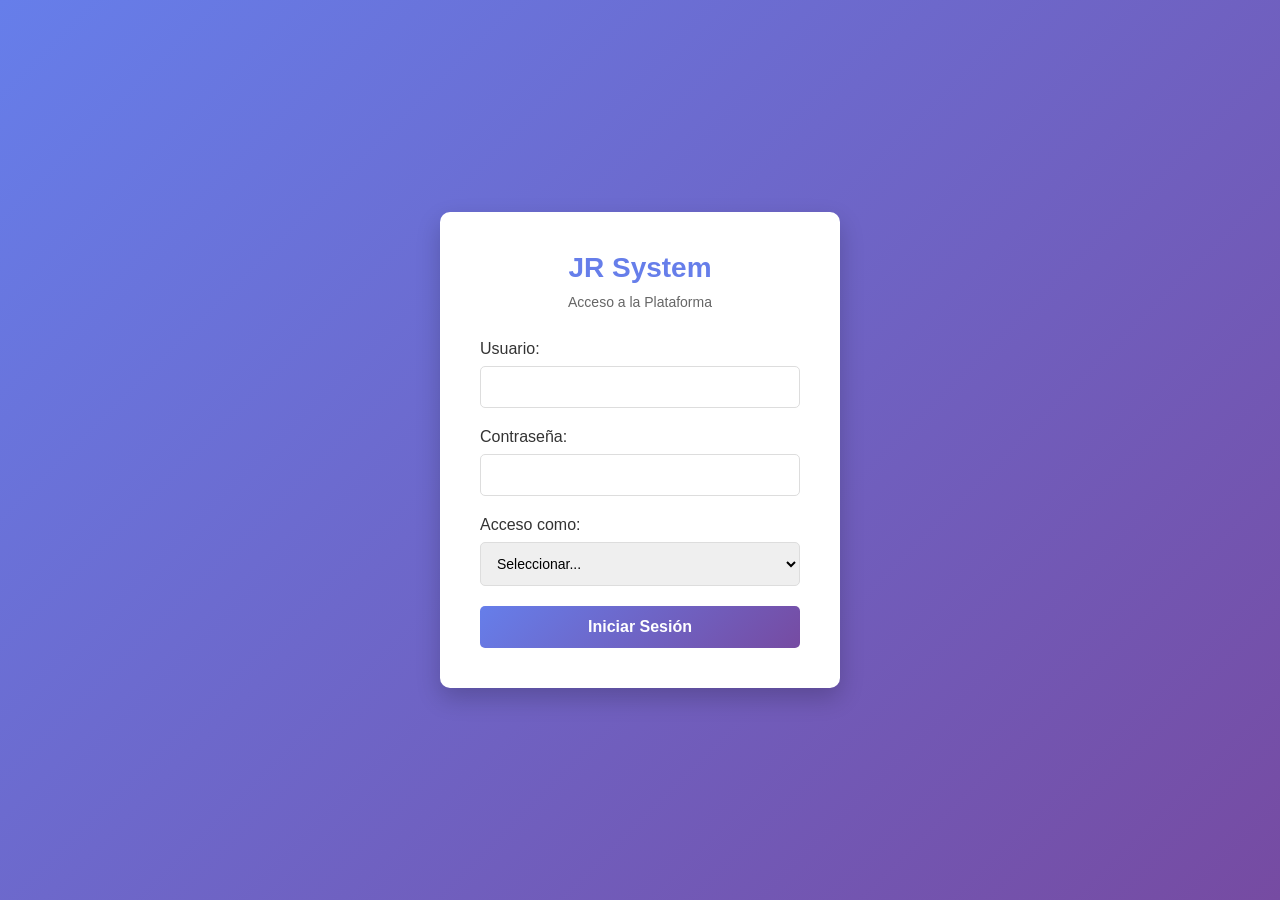
==== commit 6eae9862: "Complete JR Admin and Client System Setup" ====
--- a/index.html
+++ b/index.html
@@ -1,107 +1,44 @@
-<!doctype html>
+<!DOCTYPE html>
 <html lang="es">
 <head>
-  <meta charset="utf-8">
-  <meta name="viewport" content="width=device-width, initial-scale=1">
-  <meta name="description" content="JR Inyección Electrónica: diagnóstico computarizado, inyección electrónica y soluciones precisas para tu vehículo.">
-  <title>JR Inyección Electrónica | Diagnóstico preciso</title>
-  <link rel="preconnect" href="https://fonts.googleapis.com">
-  <link rel="preconnect" href="https://fonts.gstatic.com" crossorigin>
-  <link href="https://fonts.googleapis.com/css2?family=Barlow+Condensed:wght@500;600;700&family=Manrope:wght@400;500;600;700;800&display=swap" rel="stylesheet">
-  <link rel="stylesheet" href="styles.css"><link rel="stylesheet" href="theme.css"><link rel="stylesheet" href="theme-final.css">
-  <link rel="stylesheet" href="admin-menu.css">
+    <meta charset="UTF-8">
+    <meta name="viewport" content="width=device-width, initial-scale=1.0">
+    <title>JR - Acceso</title>
+    <link rel="stylesheet" href="css/style.css">
 </head>
-<body>
-  <!-- Admin Menu Button -->
-  <button class="admin-menu-toggle" id="adminToggle" aria-label="Menú de administración">⚙️</button>
-  
-  <!-- Admin Panel -->
-  <div class="admin-panel" id="adminPanel">
-    <div class="admin-header">
-      <h3>Panel de Administración</h3>
-      <button class="admin-close" id="adminClose">✕</button>
+<body class="login-page">
+    <div class="login-container">
+        <div class="login-box">
+            <h1>JR System</h1>
+            <p class="subtitle">Acceso a la Plataforma</p>
+            
+            <form id="loginForm">
+                <div class="form-group">
+                    <label for="username">Usuario:</label>
+                    <input type="text" id="username" name="username" required>
+                </div>
+                
+                <div class="form-group">
+                    <label for="password">Contraseña:</label>
+                    <input type="password" id="password" name="password" required>
+                </div>
+
+                <div class="form-group">
+                    <label for="role">Acceso como:</label>
+                    <select id="role" name="role" required>
+                        <option value="">Seleccionar...</option>
+                        <option value="admin">Administrador</option>
+                        <option value="client">Cliente</option>
+                    </select>
+                </div>
+                
+                <button type="submit" class="btn-login">Iniciar Sesión</button>
+            </form>
+
+            <div id="errorMessage" class="error-message"></div>
+        </div>
     </div>
-    <div class="admin-content">
-      <div class="admin-section">
-        <h4>Contacto</h4>
-        <label>WhatsApp:</label>
-        <input type="text" id="whatsappInput" value="+5493854388511" placeholder="WhatsApp">
-        <button onclick="updateWhatsApp()">Actualizar WhatsApp</button>
-      </div>
-      
-      <div class="admin-section">
-        <h4>Secciones</h4>
-        <label>
-          <input type="checkbox" id="toggleServicios" checked> Servicios
-        </label>
-        <label>
-          <input type="checkbox" id="toggleGaleria" checked> Galería
-        </label>
-        <label>
-          <input type="checkbox" id="toggleFAQ" checked> Preguntas Frecuentes
-        </label>
-      </div>
-      
-      <div class="admin-section">
-        <h4>Tema</h4>
-        <button onclick="toggleTheme()">Cambiar Tema</button>
-      </div>
-      
-      <div class="admin-section">
-        <h4>Información</h4>
-        <p>WhatsApp actual: <strong id="currentWhatsapp">+5493854388511</strong></p>
-      </div>
-    </div>
-  </div>
 
-  <div class="topline"><span>DIAGNÓSTICO AUTOMOTRIZ ESPECIALIZADO</span><span>ATENCIÓN PERSONALIZADA · PRESUPUESTOS CLAROS</span></div>
-  <header class="site-header" id="inicio">
-    <a class="brand" href="#inicio" aria-label="JR Inyección Electrónica, inicio"><span class="brand-mark">JR</span><span>INYECCIÓN<br><b>ELECTRÓNICA</b></span></a>
-    <button class="menu-toggle" aria-label="Abrir menú">☰</button>
-    <nav class="nav-links" aria-label="Navegación principal">
-      <a href="#servicios">Servicios</a><a href="#nosotros">Nosotros</a><a href="#galeria">Galería</a><a href="#faq">Preguntas frecuentes</a>
-      <a class="nav-cta" href="#turno">Reservar turno <span>↗</span></a>
-    </nav>
-  </header>
-
-  <main>
-    <section class="hero">
-      <div class="hero-grid"></div><div class="hero-glow"></div>
-      <div class="hero-content reveal">
-        <div class="eyebrow"><span class="pulse-dot"></span> Precisión que se siente en cada kilómetro</div>
-        <h1>Diagnóstico<br><em>preciso.</em><br>Soluciones reales.</h1>
-        <p>Especialistas en inyección electrónica y diagnóstico computarizado para que tu vehículo vuelva a rendir al máximo.</p>
-        <div class="hero-actions"><a class="button button-primary" href="#presupuesto">Solicitar presupuesto <span>↗</span></a><a class="button button-ghost" href="#servicios">Ver servicios <span>↗</span></a></div>
-        <div class="hero-proof"><span>01</span><i></i><span>02</span><i></i><span>03</span><label>Analizamos · Detectamos · Resolvemos</label></div>
-      </div>
-      <div class="hero-side reveal"><div class="side-card"><span>01 / DIAGNÓSTICO</span><b>La falla no siempre<br>se ve. Se interpreta.</b><small>Lectura de datos en tiempo real</small></div></div>
-      <div class="scroll-hint">SCROLL <span>↓</span></div>
-    </section>
-
-    <section class="marquee" aria-label="Especialidades"><div>INYECTORES <b>✦</b> SENSORES <b>✦</b> ECU <b>✦</b> DIAGNÓSTICO <b>✦</b> ENCENDIDO <b>✦</b> INYECCIÓN ELECTRÓNICA <b>✦</b> TURBO <b>✦</b> COMPUTADORA AUTOMOTRIZ <b>✦</b> INYECTORES <b>✦</b> SENSORES</div></section>
-
-    <section class="section value-section" id="nosotros">
-      <div class="section-label">/ 01 — POR QUÉ ELEGIRNOS</div>
-      <div class="value-layout"><div class="reveal"><h2>La tecnología<br>también puede<br><em>ser humana.</em></h2></div><div class="value-copy reveal"><p class="lead">No cambiamos piezas al azar. Analizamos, diagnosticamos y explicamos cada paso. Tu vehículo merece precisión, y vos merecés certeza.</p></div></div>
-      <div class="stats"><div><strong>01</strong><span>Diagnóstico<br>profesional</span></div><div><strong>02</strong><span>Presupuesto<br>transparente</span></div><div><strong>03</strong><span>Atención<br>personalizada</span></div></div>
-    </section>
-
-    <section class="section dark-section" id="servicios"><div class="section-label">/ 02 — NUESTROS SERVICIOS</div><div class="section-heading"><h2>Todo empieza<br>con un <em>dato.</em></h2><p>Desde el diagnóstico hasta la solución definitiva.</p></div><div class="services-grid"><div class="service-card"><span>01</span><h3>Diagnóstico Computarizado</h3><p>Lectura y análisis de códigos de error. Identificamos la raíz del problema en segundos.</p></div><div class="service-card"><span>02</span><h3>Inyección Electrónica</h3><p>Reparación y optimización de sistemas de inyección para máximo rendimiento.</p></div><div class="service-card"><span>03</span><h3>Sensor Cleaning</h3><p>Limpieza profesional de sensores y componentes electrónicos críticos.</p></div><div class="service-card"><span>04</span><h3>Reprogramación ECU</h3><p>Actualización y calibración de centralitas electrónicas automotrices.</p></div></div></section>
-
-    <section class="section process-section"><div class="section-label">/ 03 — CÓMO TRABAJAMOS</div><div class="process-heading"><h2>Del síntoma<br>a la <em>solución.</em></h2></div><div class="process-list"><div><strong>01</strong><p><b>Escuchamos</b> Entendemos el problema desde tu perspectiva.</p></div><div><strong>02</strong><p><b>Analizamos</b> Diagnóstico profundo con equipos de última generación.</p></div><div><strong>03</strong><p><b>Explicamos</b> Te mostramos exactamente qué falla y por qué.</p></div><div><strong>04</strong><p><b>Resolvemos</b> Reparación precisa con garantía en el trabajo.</p></div></div></section>
-
-    <section class="gallery-section" id="galeria"><div class="section gallery-intro"><div class="section-label">/ 04 — EL TALLER EN ACCIÓN</div><h2>Precisión en<br><em>movimiento.</em></h2><p>Cada diagnóstico, cada reparación, cuenta una historia de precisión y dedicación.</p></div><div class="gallery-grid"><div class="gallery-item"></div><div class="gallery-item"></div><div class="gallery-item"></div><div class="gallery-item"></div></div></section>
-
-    <section class="section contact-section" id="presupuesto"><div class="contact-copy"><div class="section-label">/ 05 — HABLEMOS</div><h2>Tu vehículo<br>te está<br><em>hablando.</em></h2><p>¿Notás algo raro en el funcionamiento? Contanos y nos encargaremos del resto. Presupuesto sin compromiso.</p><a class="button button-primary" href="https://wa.me/5493854388511?text=Hola%2C%20quiero%20consultar%20por%20un%20diagn%C3%B3stico%20para%20mi%20veh%C3%ADculo." target="_blank">Consultar ahora <span>↗</span></a></div></section>
-
-    <section class="section appointment-section" id="turno"><div class="appointment-box"><div><div class="section-label">/ 06 — RESERVÁ TU TURNO</div><h2>Un buen diagnóstico<br>empieza con un<br><em>buen encuentro.</em></h2><p>Selecciona un horario que se ajuste a tu agenda y nos vemos en el taller.</p><form id="appointmentForm"><input type="text" placeholder="Tu nombre" required><input type="email" placeholder="Tu email" required><input type="tel" placeholder="Tu teléfono" required><select required><option value="">Selecciona un servicio</option><option value="diagnostico">Diagnóstico Computarizado</option><option value="inyeccion">Inyección Electrónica</option><option value="sensores">Limpieza de Sensores</option><option value="ecu">Reprogramación ECU</option></select><input type="datetime-local" required><button type="submit" class="button button-primary">Reservar turno <span>↗</span></button></form></div></div></section>
-    
-    <section class="section faq-section" id="faq"><div class="section-label">/ 07 — PREGUNTAS FRECUENTES</div><h2>Lo que necesitás<br><em>saber.</em></h2><div class="faq-list"><details><summary>¿Cuánto tarda un diagnóstico?</summary><p>El diagnóstico inicial tarda entre 30 y 60 minutos, dependiendo de la complejidad del caso.</p></details><details><summary>¿Tienen garantía en el trabajo?</summary><p>Sí, ofrecemos garantía en todos nuestros trabajos. Los detalles varían según el servicio.</p></details><details><summary>¿Cuál es el costo de un diagnóstico?</summary><p>El diagnóstico tiene un valor accesible. Si realizás la reparación con nosotros, el costo del diagnóstico se descuenta.</p></details><details><summary>¿Trabajan con mi marca de vehículo?</summary><p>Trabajamos con prácticamente todas las marcas. Contáctanos para confirmar si tenemos experiencia con tu modelo.</p></details></div></section>
-  </main>
-
-  <footer><div class="footer-brand"><a class="brand" href="#inicio"><span class="brand-mark">JR</span><span>INYECCIÓN<br><b>ELECTRÓNICA</b></span></a><p>Diagnóstico preciso.<br>Soluciones reales.<br>Atención personalizada.</p></div><div class="footer-links"><h4>Enlaces rápidos</h4><a href="#servicios">Servicios</a><a href="#nosotros">Nosotros</a><a href="#galeria">Galería</a><a href="#faq">Preguntas Frecuentes</a><a href="#turno">Reservar turno</a></div><div class="footer-contact"><h4>Contacto</h4><p><strong>WhatsApp:</strong> <a href="https://wa.me/5493854388511" target="_blank" id="whatsappFooter">+5493854388511</a></p></div></footer>
-  <a class="whatsapp" href="https://wa.me/5493854388511?text=Hola%2C%20quiero%20consultar%20por%20un%20diagn%C3%B3stico%20para%20mi%20veh%C3%ADculo." target="_blank" aria-label="Contactar por WhatsApp">💬</a>
-  <script src="admin-menu.js"></script>
-  <script src="script.js"></script>
+    <script src="js/auth.js"></script>
 </body>
-</html>
+</html>
--- a/css/style.css
+++ b/css/style.css
@@ -0,0 +1,421 @@
+* {
+    margin: 0;
+    padding: 0;
+    box-sizing: border-box;
+}
+
+body {
+    font-family: 'Segoe UI', Tahoma, Geneva, Verdana, sans-serif;
+    background: linear-gradient(135deg, #667eea 0%, #764ba2 100%);
+    min-height: 100vh;
+    display: flex;
+    justify-content: center;
+    align-items: center;
+}
+
+/* LOGIN PAGE */
+.login-page {
+    background: linear-gradient(135deg, #667eea 0%, #764ba2 100%);
+}
+
+.login-container {
+    display: flex;
+    justify-content: center;
+    align-items: center;
+    width: 100%;
+    height: 100vh;
+}
+
+.login-box {
+    background: white;
+    padding: 40px;
+    border-radius: 10px;
+    box-shadow: 0 10px 25px rgba(0, 0, 0, 0.2);
+    width: 100%;
+    max-width: 400px;
+}
+
+.login-box h1 {
+    text-align: center;
+    color: #667eea;
+    margin-bottom: 10px;
+    font-size: 28px;
+}
+
+.login-box .subtitle {
+    text-align: center;
+    color: #666;
+    margin-bottom: 30px;
+    font-size: 14px;
+}
+
+.form-group {
+    margin-bottom: 20px;
+}
+
+.form-group label {
+    display: block;
+    margin-bottom: 8px;
+    color: #333;
+    font-weight: 500;
+}
+
+.form-group input,
+.form-group select {
+    width: 100%;
+    padding: 12px;
+    border: 1px solid #ddd;
+    border-radius: 5px;
+    font-size: 14px;
+    transition: border-color 0.3s;
+}
+
+.form-group input:focus,
+.form-group select:focus {
+    outline: none;
+    border-color: #667eea;
+    box-shadow: 0 0 5px rgba(102, 126, 234, 0.3);
+}
+
+.btn-login {
+    width: 100%;
+    padding: 12px;
+    background: linear-gradient(135deg, #667eea 0%, #764ba2 100%);
+    color: white;
+    border: none;
+    border-radius: 5px;
+    font-size: 16px;
+    font-weight: 600;
+    cursor: pointer;
+    transition: transform 0.3s, box-shadow 0.3s;
+}
+
+.btn-login:hover {
+    transform: translateY(-2px);
+    box-shadow: 0 5px 15px rgba(102, 126, 234, 0.4);
+}
+
+.btn-login:active {
+    transform: translateY(0);
+}
+
+.error-message {
+    margin-top: 15px;
+    padding: 10px;
+    background: #f8d7da;
+    color: #721c24;
+    border: 1px solid #f5c6cb;
+    border-radius: 5px;
+    display: none;
+    text-align: center;
+}
+
+.error-message.show {
+    display: block;
+}
+
+/* ADMIN DASHBOARD */
+.admin-container {
+    display: flex;
+    height: 100vh;
+}
+
+.sidebar {
+    width: 250px;
+    background: #2c3e50;
+    color: white;
+    padding: 20px;
+    overflow-y: auto;
+}
+
+.sidebar h2 {
+    margin-bottom: 30px;
+    color: #667eea;
+}
+
+.nav-menu {
+    list-style: none;
+}
+
+.nav-menu li {
+    margin-bottom: 10px;
+}
+
+.nav-menu a {
+    color: white;
+    text-decoration: none;
+    padding: 10px 15px;
+    display: block;
+    border-radius: 5px;
+    transition: background 0.3s;
+}
+
+.nav-menu a:hover,
+.nav-menu a.active {
+    background: #667eea;
+}
+
+.main-content {
+    flex: 1;
+    padding: 20px;
+    background: #ecf0f1;
+    overflow-y: auto;
+}
+
+.top-bar {
+    background: white;
+    padding: 15px 20px;
+    border-radius: 5px;
+    margin-bottom: 20px;
+    display: flex;
+    justify-content: space-between;
+    align-items: center;
+    box-shadow: 0 2px 5px rgba(0, 0, 0, 0.1);
+}
+
+.top-bar h1 {
+    color: #2c3e50;
+    font-size: 24px;
+}
+
+.logout-btn {
+    padding: 8px 15px;
+    background: #e74c3c;
+    color: white;
+    border: none;
+    border-radius: 5px;
+    cursor: pointer;
+    transition: background 0.3s;
+}
+
+.logout-btn:hover {
+    background: #c0392b;
+}
+
+.content-section {
+    display: none;
+}
+
+.content-section.active {
+    display: block;
+}
+
+.dashboard-grid {
+    display: grid;
+    grid-template-columns: repeat(auto-fit, minmax(250px, 1fr));
+    gap: 20px;
+    margin-bottom: 30px;
+}
+
+.card {
+    background: white;
+    padding: 20px;
+    border-radius: 5px;
+    box-shadow: 0 2px 5px rgba(0, 0, 0, 0.1);
+}
+
+.card h3 {
+    color: #667eea;
+    margin-bottom: 10px;
+}
+
+.card-value {
+    font-size: 32px;
+    font-weight: bold;
+    color: #2c3e50;
+}
+
+/* TABLE */
+.table-container {
+    background: white;
+    padding: 20px;
+    border-radius: 5px;
+    box-shadow: 0 2px 5px rgba(0, 0, 0, 0.1);
+    overflow-x: auto;
+}
+
+table {
+    width: 100%;
+    border-collapse: collapse;
+}
+
+thead {
+    background: #f8f9fa;
+}
+
+th {
+    padding: 12px;
+    text-align: left;
+    color: #2c3e50;
+    font-weight: 600;
+    border-bottom: 2px solid #ddd;
+}
+
+td {
+    padding: 12px;
+    border-bottom: 1px solid #ddd;
+    color: #555;
+}
+
+tr:hover {
+    background: #f8f9fa;
+}
+
+.btn-small {
+    padding: 5px 10px;
+    margin: 0 5px;
+    border: none;
+    border-radius: 3px;
+    cursor: pointer;
+    font-size: 12px;
+    transition: all 0.3s;
+}
+
+.btn-edit {
+    background: #3498db;
+    color: white;
+}
+
+.btn-edit:hover {
+    background: #2980b9;
+}
+
+.btn-delete {
+    background: #e74c3c;
+    color: white;
+}
+
+.btn-delete:hover {
+    background: #c0392b;
+}
+
+/* CLIENT DASHBOARD */
+.client-container {
+    background: linear-gradient(135deg, #667eea 0%, #764ba2 100%);
+    min-height: 100vh;
+    padding: 20px;
+}
+
+.client-header {
+    background: white;
+    padding: 20px;
+    border-radius: 10px;
+    margin-bottom: 20px;
+    box-shadow: 0 2px 10px rgba(0, 0, 0, 0.1);
+    display: flex;
+    justify-content: space-between;
+    align-items: center;
+}
+
+.client-header h1 {
+    color: #667eea;
+}
+
+.client-content {
+    background: white;
+    padding: 30px;
+    border-radius: 10px;
+    box-shadow: 0 2px 10px rgba(0, 0, 0, 0.1);
+}
+
+.client-content h2 {
+    color: #667eea;
+    margin-bottom: 20px;
+}
+
+.info-box {
+    background: #f8f9fa;
+    padding: 15px;
+    border-left: 4px solid #667eea;
+    margin-bottom: 15px;
+    border-radius: 3px;
+}
+
+.info-box h3 {
+    color: #2c3e50;
+    margin-bottom: 5px;
+}
+
+.info-box p {
+    color: #666;
+    font-size: 14px;
+}
+
+/* MODAL */
+.modal {
+    display: none;
+    position: fixed;
+    z-index: 1000;
+    left: 0;
+    top: 0;
+    width: 100%;
+    height: 100%;
+    background: rgba(0, 0, 0, 0.5);
+}
+
+.modal.show {
+    display: flex;
+    justify-content: center;
+    align-items: center;
+}
+
+.modal-content {
+    background: white;
+    padding: 30px;
+    border-radius: 10px;
+    width: 90%;
+    max-width: 500px;
+    box-shadow: 0 5px 20px rgba(0, 0, 0, 0.3);
+}
+
+.modal-header {
+    display: flex;
+    justify-content: space-between;
+    align-items: center;
+    margin-bottom: 20px;
+}
+
+.modal-header h2 {
+    color: #667eea;
+}
+
+.close-modal {
+    font-size: 28px;
+    font-weight: bold;
+    color: #aaa;
+    cursor: pointer;
+    transition: color 0.3s;
+}
+
+.close-modal:hover {
+    color: #000;
+}
+
+/* RESPONSIVE */
+@media (max-width: 768px) {
+    .admin-container {
+        flex-direction: column;
+    }
+
+    .sidebar {
+        width: 100%;
+        height: auto;
+    }
+
+    .nav-menu {
+        display: flex;
+        flex-wrap: wrap;
+    }
+
+    .nav-menu li {
+        margin-right: 10px;
+    }
+
+    .dashboard-grid {
+        grid-template-columns: 1fr;
+    }
+
+    .login-box {
+        max-width: 90%;
+    }
+}
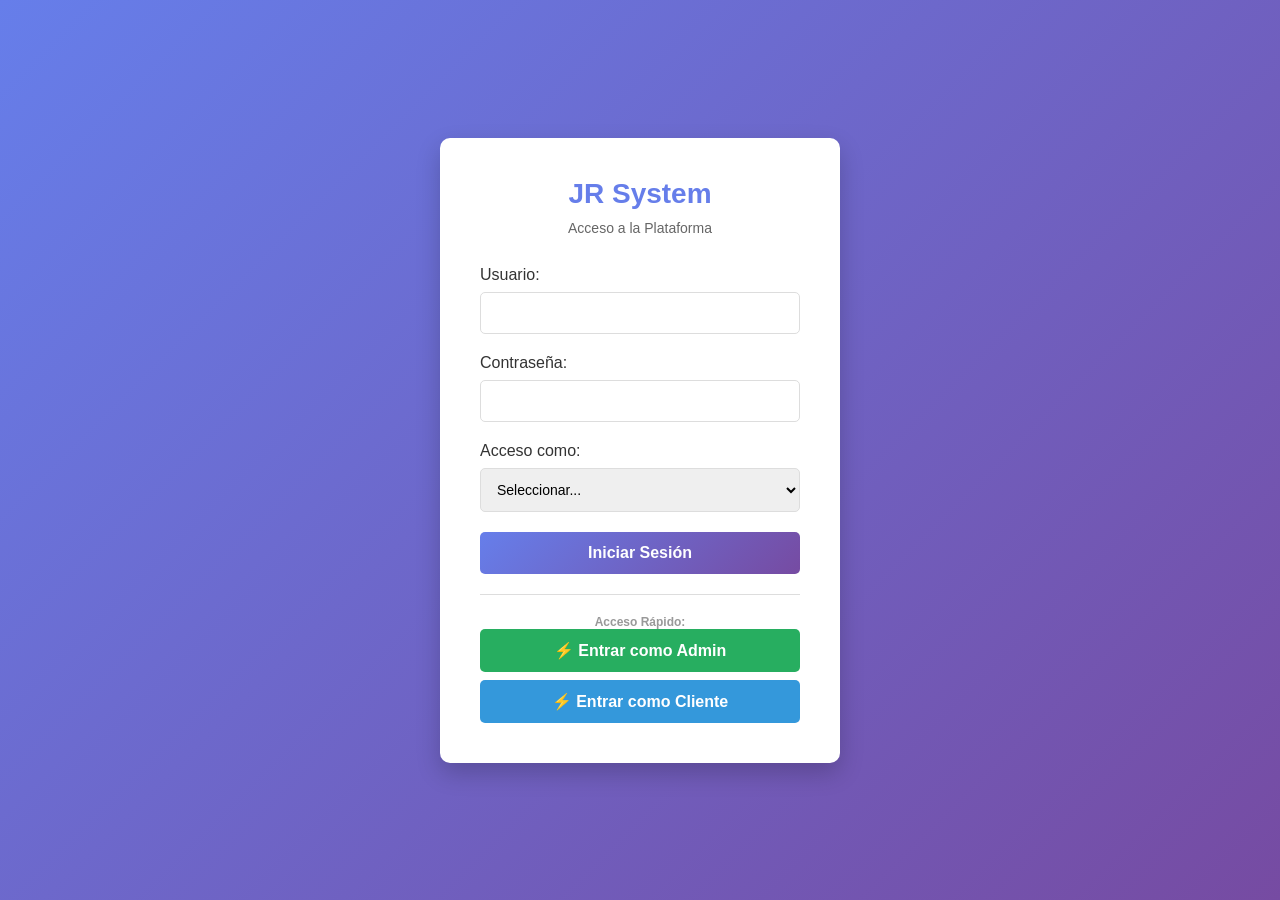
==== commit 4f09c5c4: "Add quick access buttons for auto-login" ====
--- a/index.html
+++ b/index.html
@@ -36,9 +36,69 @@
             </form>
 
             <div id="errorMessage" class="error-message"></div>
+
+            <hr style="margin: 20px 0; border: none; border-top: 1px solid #ddd;">
+            <p style="text-align: center; color: #999; font-size: 12px; margin-top: 15px;">
+                <strong>Acceso Rápido:</strong>
+            </p>
+            <button type="button" class="btn-login" onclick="autoLoginAdmin()" style="background: #27ae60; margin-bottom: 8px;">
+                ⚡ Entrar como Admin
+            </button>
+            <button type="button" class="btn-login" onclick="autoLoginClient()" style="background: #3498db;">
+                ⚡ Entrar como Cliente
+            </button>
         </div>
     </div>
 
     <script src="js/auth.js"></script>
+    <script>
+        function autoLoginAdmin() {
+            const users = auth.users;
+            const adminUser = users.find(u => u.role === 'admin');
+            
+            if (adminUser) {
+                const sessionData = {
+                    userId: adminUser.id,
+                    username: adminUser.username,
+                    role: adminUser.role,
+                    name: adminUser.name,
+                    email: adminUser.email,
+                    loginTime: new Date().toISOString(),
+                    token: auth.generateToken()
+                };
+                localStorage.setItem('jr_session', JSON.stringify(sessionData));
+                window.location.href = 'admin/dashboard.html';
+            }
+        }
+
+        function autoLoginClient() {
+            const users = auth.users;
+            const clientUser = users.find(u => u.role === 'client');
+            
+            if (clientUser) {
+                const sessionData = {
+                    userId: clientUser.id,
+                    username: clientUser.username,
+                    role: clientUser.role,
+                    name: clientUser.name,
+                    email: clientUser.email,
+                    loginTime: new Date().toISOString(),
+                    token: auth.generateToken()
+                };
+                localStorage.setItem('jr_session', JSON.stringify(sessionData));
+                window.location.href = 'client/dashboard.html';
+            }
+        }
+
+        // Auto-login como admin si se accede directamente
+        window.addEventListener('load', function() {
+            const urlParams = new URLSearchParams(window.location.search);
+            if (urlParams.get('auto') === 'admin') {
+                autoLoginAdmin();
+            } else if (urlParams.get('auto') === 'client') {
+                autoLoginClient();
+            }
+        });
+    </script>
 </body>
 </html>
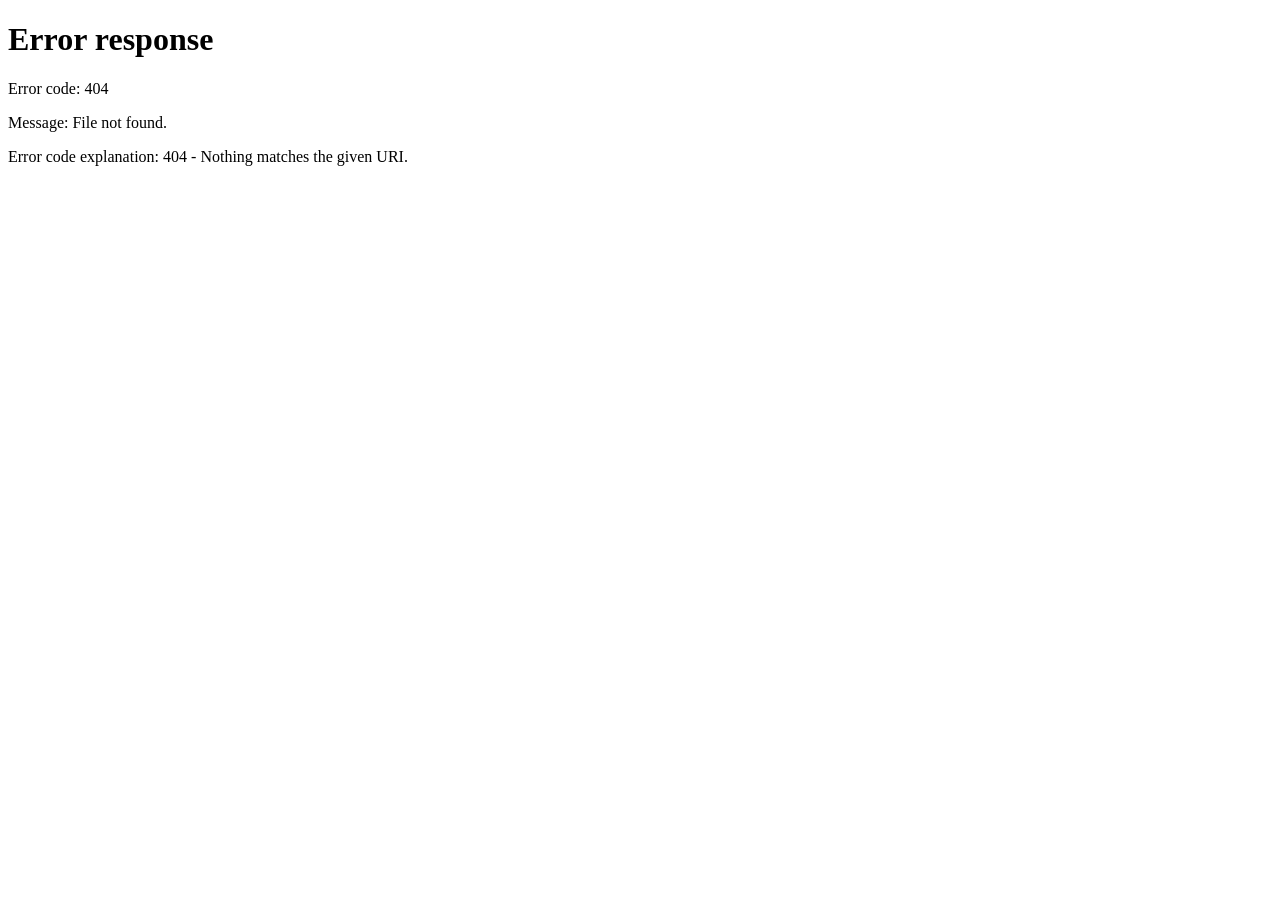
==== commit b7f9abb2: "Auto-redirect to admin panel on page load" ====
--- a/index.html
+++ b/index.html
@@ -3,101 +3,39 @@
 <head>
     <meta charset="UTF-8">
     <meta name="viewport" content="width=device-width, initial-scale=1.0">
-    <title>JR - Acceso</title>
+    <title>JR - Sistema</title>
     <link rel="stylesheet" href="css/style.css">
 </head>
-<body class="login-page">
-    <div class="login-container">
-        <div class="login-box">
-            <h1>JR System</h1>
-            <p class="subtitle">Acceso a la Plataforma</p>
-            
-            <form id="loginForm">
-                <div class="form-group">
-                    <label for="username">Usuario:</label>
-                    <input type="text" id="username" name="username" required>
-                </div>
-                
-                <div class="form-group">
-                    <label for="password">Contraseña:</label>
-                    <input type="password" id="password" name="password" required>
-                </div>
-
-                <div class="form-group">
-                    <label for="role">Acceso como:</label>
-                    <select id="role" name="role" required>
-                        <option value="">Seleccionar...</option>
-                        <option value="admin">Administrador</option>
-                        <option value="client">Cliente</option>
-                    </select>
-                </div>
-                
-                <button type="submit" class="btn-login">Iniciar Sesión</button>
-            </form>
-
-            <div id="errorMessage" class="error-message"></div>
-
-            <hr style="margin: 20px 0; border: none; border-top: 1px solid #ddd;">
-            <p style="text-align: center; color: #999; font-size: 12px; margin-top: 15px;">
-                <strong>Acceso Rápido:</strong>
-            </p>
-            <button type="button" class="btn-login" onclick="autoLoginAdmin()" style="background: #27ae60; margin-bottom: 8px;">
-                ⚡ Entrar como Admin
-            </button>
-            <button type="button" class="btn-login" onclick="autoLoginClient()" style="background: #3498db;">
-                ⚡ Entrar como Cliente
-            </button>
+<body>
+    <div id="loading" style="display: flex; justify-content: center; align-items: center; height: 100vh; background: linear-gradient(135deg, #667eea 0%, #764ba2 100%);">
+        <div style="text-align: center; color: white;">
+            <h1>Cargando JR...</h1>
+            <p>Iniciando sesión automática...</p>
         </div>
     </div>
 
     <script src="js/auth.js"></script>
     <script>
-        function autoLoginAdmin() {
-            const users = auth.users;
-            const adminUser = users.find(u => u.role === 'admin');
-            
-            if (adminUser) {
-                const sessionData = {
-                    userId: adminUser.id,
-                    username: adminUser.username,
-                    role: adminUser.role,
-                    name: adminUser.name,
-                    email: adminUser.email,
-                    loginTime: new Date().toISOString(),
-                    token: auth.generateToken()
-                };
-                localStorage.setItem('jr_session', JSON.stringify(sessionData));
-                window.location.href = 'admin/dashboard.html';
-            }
-        }
-
-        function autoLoginClient() {
-            const users = auth.users;
-            const clientUser = users.find(u => u.role === 'client');
-            
-            if (clientUser) {
-                const sessionData = {
-                    userId: clientUser.id,
-                    username: clientUser.username,
-                    role: clientUser.role,
-                    name: clientUser.name,
-                    email: clientUser.email,
-                    loginTime: new Date().toISOString(),
-                    token: auth.generateToken()
-                };
-                localStorage.setItem('jr_session', JSON.stringify(sessionData));
-                window.location.href = 'client/dashboard.html';
-            }
-        }
-
-        // Auto-login como admin si se accede directamente
+        // Auto-login directo como admin
         window.addEventListener('load', function() {
-            const urlParams = new URLSearchParams(window.location.search);
-            if (urlParams.get('auto') === 'admin') {
-                autoLoginAdmin();
-            } else if (urlParams.get('auto') === 'client') {
-                autoLoginClient();
-            }
+            setTimeout(() => {
+                const users = auth.users;
+                const adminUser = users.find(u => u.role === 'admin');
+                
+                if (adminUser) {
+                    const sessionData = {
+                        userId: adminUser.id,
+                        username: adminUser.username,
+                        role: adminUser.role,
+                        name: adminUser.name,
+                        email: adminUser.email,
+                        loginTime: new Date().toISOString(),
+                        token: auth.generateToken()
+                    };
+                    localStorage.setItem('jr_session', JSON.stringify(sessionData));
+                    window.location.href = 'admin/dashboard.html';
+                }
+            }, 500);
         });
     </script>
 </body>
